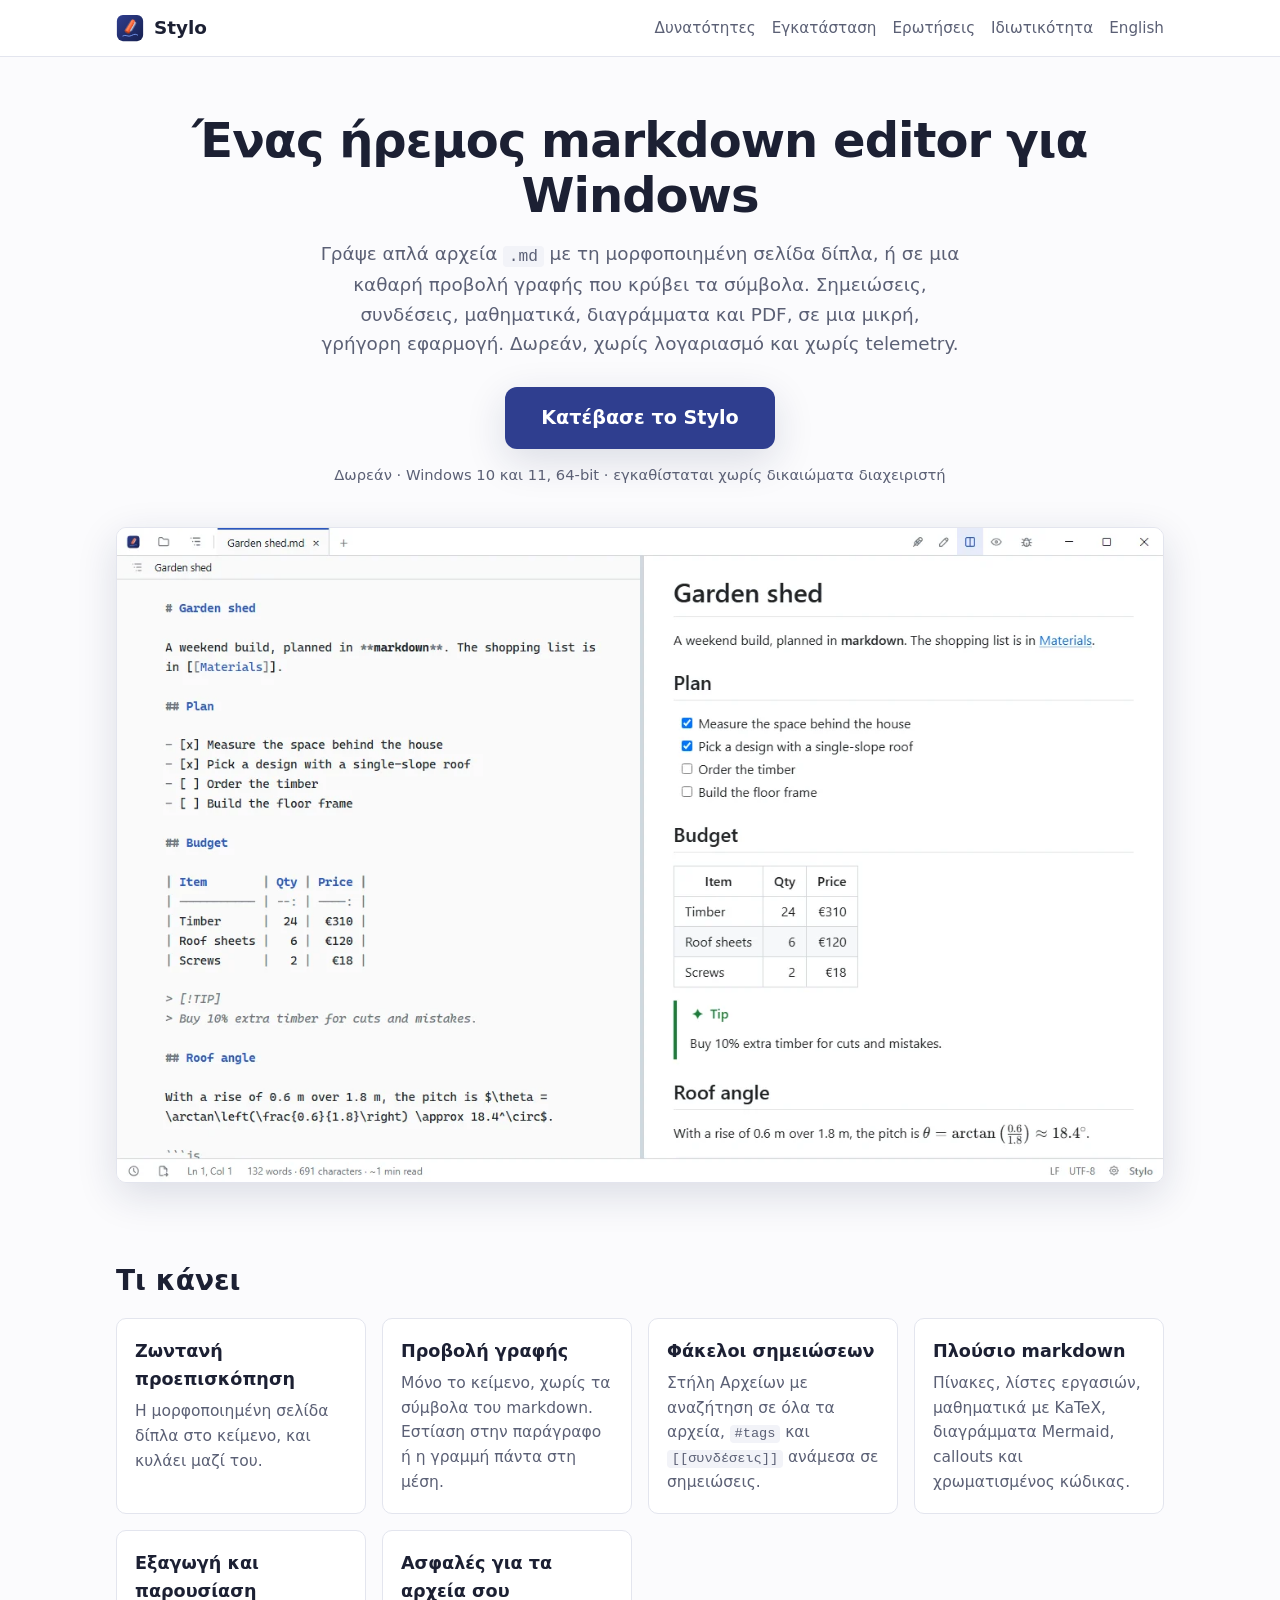
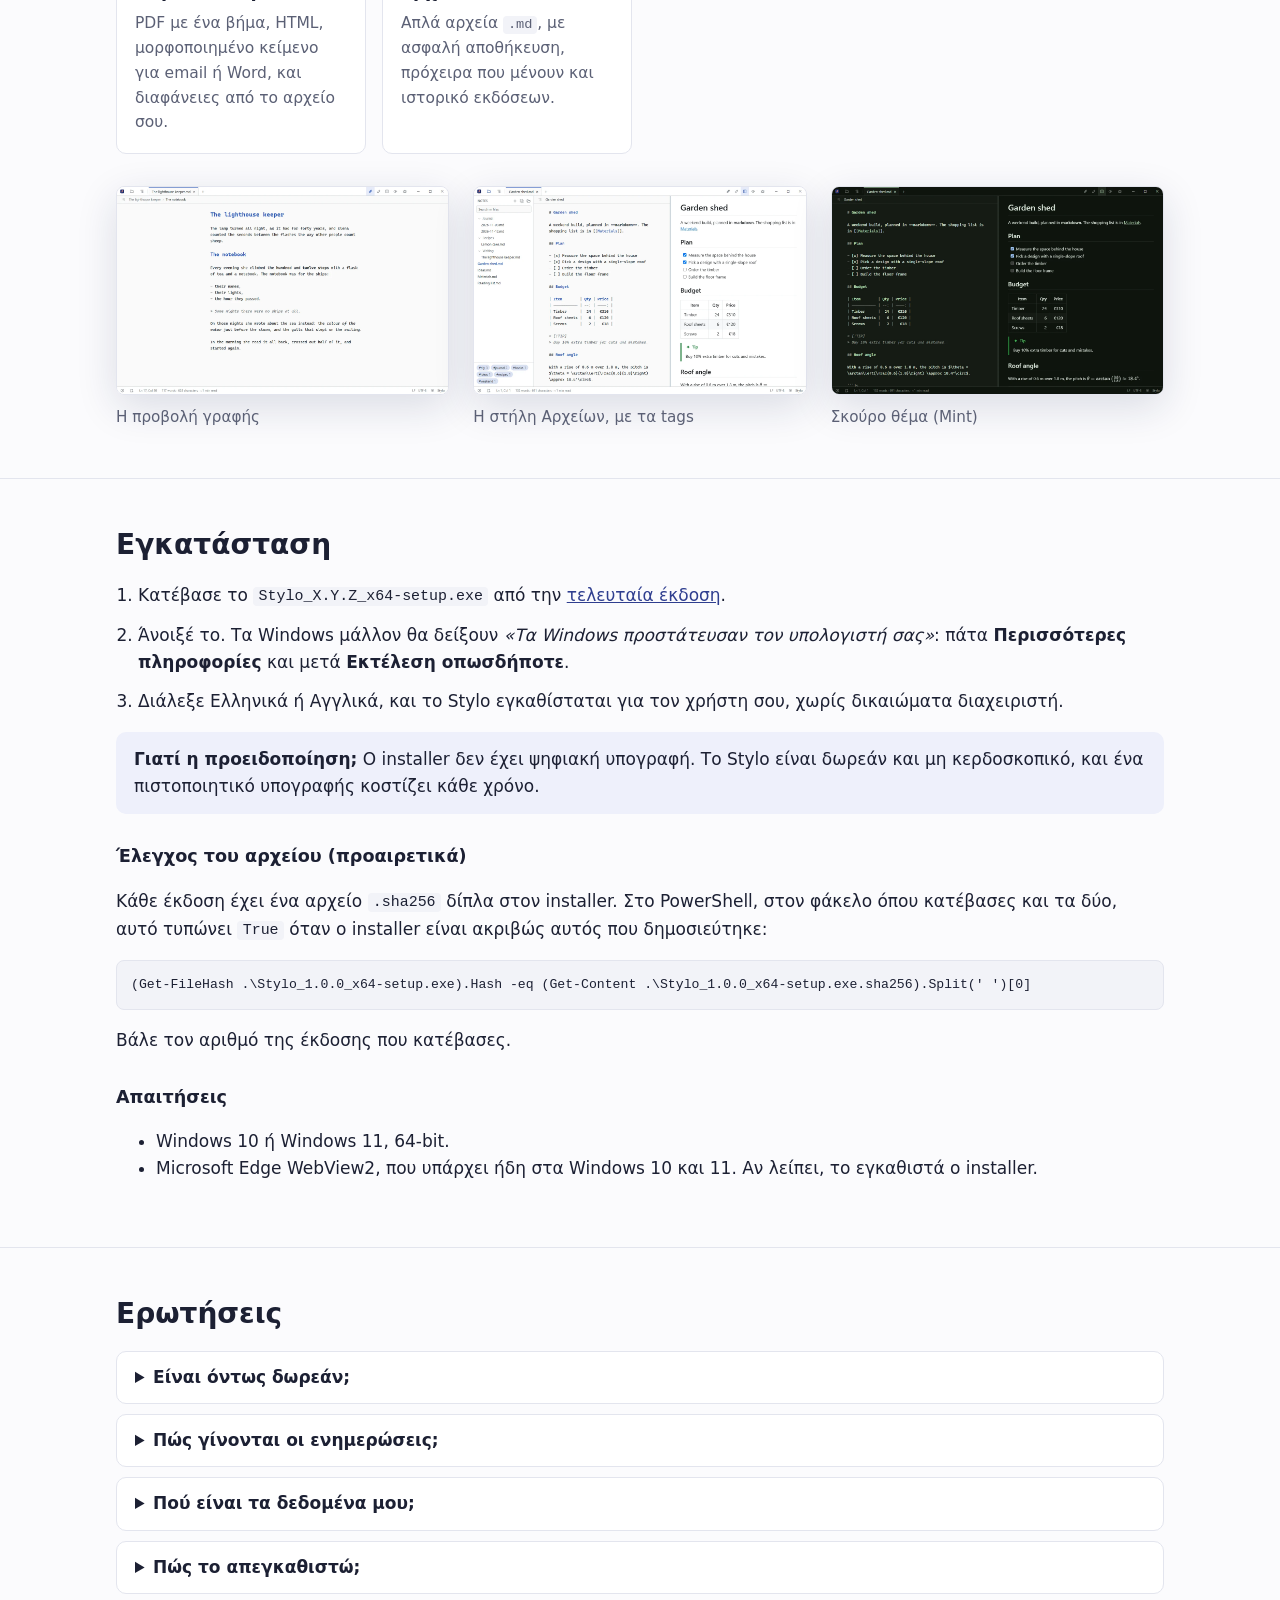
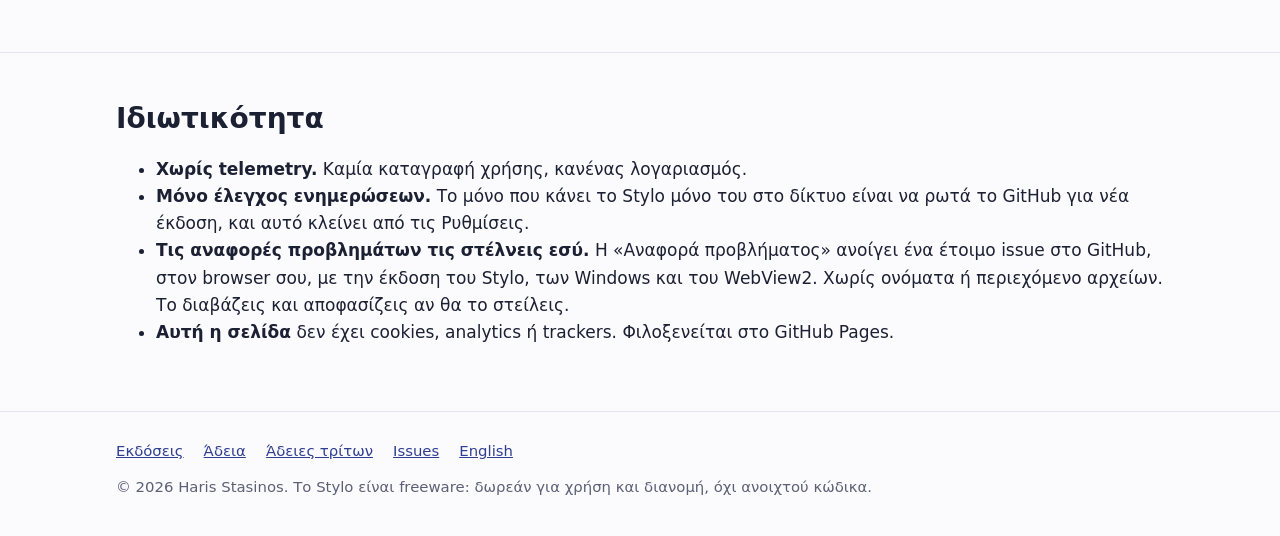
==== docs/el/index.html @ 46e549d0 "Prepare the public repository for Stylo 1.0 - LICENSE: a short freeware licence (closed source; free" ====
<!doctype html>
<html lang="el">
  <head>
    <meta charset="utf-8" />
    <meta name="viewport" content="width=device-width, initial-scale=1" />
    <title>Stylo: δωρεάν markdown editor για Windows</title>
    <meta
      name="description"
      content="Το Stylo είναι ένας δωρεάν, ελαφρύς markdown editor για Windows, με ζωντανή προεπισκόπηση, προβολή γραφής, φακέλους σημειώσεων, μαθηματικά, διαγράμματα και εξαγωγή σε PDF. Χωρίς λογαριασμό, χωρίς telemetry."
    />
    <link rel="icon" href="../icon.svg" type="image/svg+xml" />
    <link rel="alternate" hreflang="en" href="../" />
    <link rel="stylesheet" href="../style.css" />
  </head>
  <body>
    <header class="top">
      <div class="wrap">
        <a class="brand" href="./"><img src="../icon.svg" alt="" width="28" height="28" />Stylo</a>
        <nav aria-label="Ενότητες">
          <a href="#features">Δυνατότητες</a>
          <a href="#install">Εγκατάσταση</a>
          <a href="#faq">Ερωτήσεις</a>
          <a href="#privacy">Ιδιωτικότητα</a>
          <a href="../" hreflang="en" lang="en">English</a>
        </nav>
      </div>
    </header>

    <main>
      <div class="wrap hero">
        <h1>Ένας ήρεμος markdown editor για Windows</h1>
        <p class="lead">
          Γράψε απλά αρχεία <code>.md</code> με τη μορφοποιημένη σελίδα δίπλα, ή σε μια καθαρή προβολή γραφής που κρύβει τα
          σύμβολα. Σημειώσεις, συνδέσεις, μαθηματικά, διαγράμματα και PDF, σε μια μικρή, γρήγορη εφαρμογή. Δωρεάν, χωρίς
          λογαριασμό και χωρίς telemetry.
        </p>
        <a class="download" href="https://github.com/XarhsSta/stylo-releases/releases/latest">Κατέβασε το Stylo</a>
        <p class="download-note">Δωρεάν · Windows 10 και 11, 64-bit · εγκαθίσταται χωρίς δικαιώματα διαχειριστή</p>
        <img
          class="shot"
          src="../images/editor-preview.webp"
          width="1280"
          height="800"
          alt="Το Stylo με μια σημείωση markdown αριστερά και τη μορφοποιημένη προεπισκόπηση δεξιά."
        />
      </div>

      <section id="features">
        <div class="wrap">
          <h2>Τι κάνει</h2>
          <div class="features">
            <div class="feature">
              <h3>Ζωντανή προεπισκόπηση</h3>
              <p>Η μορφοποιημένη σελίδα δίπλα στο κείμενο, και κυλάει μαζί του.</p>
            </div>
            <div class="feature">
              <h3>Προβολή γραφής</h3>
              <p>Μόνο το κείμενο, χωρίς τα σύμβολα του markdown. Εστίαση στην παράγραφο ή η γραμμή πάντα στη μέση.</p>
            </div>
            <div class="feature">
              <h3>Φάκελοι σημειώσεων</h3>
              <p>Στήλη Αρχείων με αναζήτηση σε όλα τα αρχεία, <code>#tags</code> και <code>[[συνδέσεις]]</code> ανάμεσα σε σημειώσεις.</p>
            </div>
            <div class="feature">
              <h3>Πλούσιο markdown</h3>
              <p>Πίνακες, λίστες εργασιών, μαθηματικά με KaTeX, διαγράμματα Mermaid, callouts και χρωματισμένος κώδικας.</p>
            </div>
            <div class="feature">
              <h3>Εξαγωγή και παρουσίαση</h3>
              <p>PDF με ένα βήμα, HTML, μορφοποιημένο κείμενο για email ή Word, και διαφάνειες από το αρχείο σου.</p>
            </div>
            <div class="feature">
              <h3>Ασφαλές για τα αρχεία σου</h3>
              <p>Απλά αρχεία <code>.md</code>, με ασφαλή αποθήκευση, πρόχειρα που μένουν και ιστορικό εκδόσεων.</p>
            </div>
          </div>

          <div class="gallery">
            <figure>
              <a href="../images/writing.webp"
                ><img src="../images/writing.webp" width="1280" height="800" loading="lazy" alt="Η προβολή γραφής."
              /></a>
              <figcaption>Η προβολή γραφής</figcaption>
            </figure>
            <figure>
              <a href="../images/files.webp"
                ><img src="../images/files.webp" width="1280" height="800" loading="lazy" alt="Η στήλη Αρχείων με τα tags."
              /></a>
              <figcaption>Η στήλη Αρχείων, με τα tags</figcaption>
            </figure>
            <figure>
              <a href="../images/dark-theme.webp"
                ><img src="../images/dark-theme.webp" width="1280" height="800" loading="lazy" alt="Το σκούρο θέμα Mint."
              /></a>
              <figcaption>Σκούρο θέμα (Mint)</figcaption>
            </figure>
          </div>
        </div>
      </section>

      <section id="install">
        <div class="wrap">
          <h2>Εγκατάσταση</h2>
          <ol class="steps">
            <li>
              Κατέβασε το <code>Stylo_X.Y.Z_x64-setup.exe</code> από την
              <a href="https://github.com/XarhsSta/stylo-releases/releases/latest">τελευταία έκδοση</a>.
            </li>
            <li>
              Άνοιξέ το. Τα Windows μάλλον θα δείξουν <em>«Τα Windows προστάτευσαν τον υπολογιστή σας»</em>: πάτα
              <strong>Περισσότερες πληροφορίες</strong> και μετά <strong>Εκτέλεση οπωσδήποτε</strong>.
            </li>
            <li>Διάλεξε Ελληνικά ή Αγγλικά, και το Stylo εγκαθίσταται για τον χρήστη σου, χωρίς δικαιώματα διαχειριστή.</li>
          </ol>
          <div class="note">
            <p>
              <strong>Γιατί η προειδοποίηση;</strong> Ο installer δεν έχει ψηφιακή υπογραφή. Το Stylo είναι δωρεάν και μη
              κερδοσκοπικό, και ένα πιστοποιητικό υπογραφής κοστίζει κάθε χρόνο.
            </p>
          </div>

          <h3 style="margin-top: 28px">Έλεγχος του αρχείου (προαιρετικά)</h3>
          <p>
            Κάθε έκδοση έχει ένα αρχείο <code>.sha256</code> δίπλα στον installer. Στο PowerShell, στον φάκελο όπου κατέβασες
            και τα δύο, αυτό τυπώνει <code>True</code> όταν ο installer είναι ακριβώς αυτός που δημοσιεύτηκε:
          </p>
          <pre><code>(Get-FileHash .\Stylo_1.0.0_x64-setup.exe).Hash -eq (Get-Content .\Stylo_1.0.0_x64-setup.exe.sha256).Split(' ')[0]</code></pre>
          <p>Βάλε τον αριθμό της έκδοσης που κατέβασες.</p>

          <h3 style="margin-top: 28px">Απαιτήσεις</h3>
          <ul>
            <li>Windows 10 ή Windows 11, 64-bit.</li>
            <li>Microsoft Edge WebView2, που υπάρχει ήδη στα Windows 10 και 11. Αν λείπει, το εγκαθιστά ο installer.</li>
          </ul>
        </div>
      </section>

      <section id="faq">
        <div class="wrap">
          <h2>Ερωτήσεις</h2>
          <details>
            <summary>Είναι όντως δωρεάν;</summary>
            <p>
              Ναι. Χωρίς διαφημίσεις, χωρίς λογαριασμό, χωρίς πληρωμένη έκδοση. Μπορείς να δώσεις τον installer και σε άλλους,
              αναλλοίωτο και δωρεάν· δεν μπορείς να τον πουλήσεις. Ο κώδικας δεν είναι δημόσιος. Δες την
              <a href="https://github.com/XarhsSta/stylo-releases/blob/main/LICENSE">άδεια</a> (στα αγγλικά).
            </p>
          </details>
          <details>
            <summary>Πώς γίνονται οι ενημερώσεις;</summary>
            <p>
              Όταν ξεκινά, το Stylo ρωτά το GitHub αν υπάρχει νέα έκδοση και προτείνει να την εγκαταστήσει· τίποτα δεν
              εγκαθίσταται χωρίς να συμφωνήσεις. Ο έλεγχος κλείνει από Ρυθμίσεις → Γενικά → «Έλεγχος για νέα έκδοση κατά την
              εκκίνηση».
            </p>
          </details>
          <details>
            <summary>Πού είναι τα δεδομένα μου;</summary>
            <ul>
              <li>Τα κείμενά σου είναι κανονικά αρχεία <code>.md</code>, όπου τα αποθηκεύεις.</li>
              <li>
                Ρυθμίσεις, πρόχειρα και ιστορικό εκδόσεων είναι στο <code>%LOCALAPPDATA%\gr.stylo.app</code>, στον υπολογιστή
                σου.
              </li>
              <li>Τίποτα δεν ανεβαίνει πουθενά.</li>
            </ul>
          </details>
          <details>
            <summary>Πώς το απεγκαθιστώ;</summary>
            <p>
              Ρυθμίσεις των Windows → Εφαρμογές → Εγκατεστημένες εφαρμογές → Stylo → Κατάργηση εγκατάστασης. Ο uninstaller
              ρωτά αν θα σβήσει και τα δεδομένα της εφαρμογής (ρυθμίσεις, πρόχειρα, ιστορικό). Τα αρχεία <code>.md</code> σου
              δεν τα αγγίζει ποτέ.
            </p>
          </details>
        </div>
      </section>

      <section id="privacy">
        <div class="wrap">
          <h2>Ιδιωτικότητα</h2>
          <ul>
            <li><strong>Χωρίς telemetry.</strong> Καμία καταγραφή χρήσης, κανένας λογαριασμός.</li>
            <li>
              <strong>Μόνο έλεγχος ενημερώσεων.</strong> Το μόνο που κάνει το Stylo μόνο του στο δίκτυο είναι να ρωτά το
              GitHub για νέα έκδοση, και αυτό κλείνει από τις Ρυθμίσεις.
            </li>
            <li>
              <strong>Τις αναφορές προβλημάτων τις στέλνεις εσύ.</strong> Η «Αναφορά προβλήματος» ανοίγει ένα έτοιμο issue στο
              GitHub, στον browser σου, με την έκδοση του Stylo, των Windows και του WebView2. Χωρίς ονόματα ή περιεχόμενο
              αρχείων. Το διαβάζεις και αποφασίζεις αν θα το στείλεις.
            </li>
            <li>
              <strong>Αυτή η σελίδα</strong> δεν έχει cookies, analytics ή trackers. Φιλοξενείται στο GitHub Pages.
            </li>
          </ul>
        </div>
      </section>
    </main>

    <footer>
      <div class="wrap">
        <ul>
          <li><a href="https://github.com/XarhsSta/stylo-releases/releases">Εκδόσεις</a></li>
          <li><a href="https://github.com/XarhsSta/stylo-releases/blob/main/LICENSE">Άδεια</a></li>
          <li><a href="https://github.com/XarhsSta/stylo-releases/blob/main/THIRD-PARTY-NOTICES.md">Άδειες τρίτων</a></li>
          <li><a href="https://github.com/XarhsSta/stylo-releases/issues">Issues</a></li>
          <li><a href="../" hreflang="en" lang="en">English</a></li>
        </ul>
        <p>© 2026 Haris Stasinos. Το Stylo είναι freeware: δωρεάν για χρήση και διανομή, όχι ανοιχτού κώδικα.</p>
      </div>
    </footer>
  </body>
</html>
---- docs/style.css ----
/* Stylo's website: one stylesheet, no build step, no web fonts, light and dark from the system. */
:root {
  --bg: #fbfbfd;
  --surface: #ffffff;
  --fg: #1c2033;
  --muted: #5b6075;
  --border: #e3e5ee;
  --accent: #2f3e8f;
  --accent-fg: #ffffff;
  --accent-soft: #eef0fb;
  --code-bg: #f2f3f8;
  --shadow: 0 12px 40px rgba(22, 32, 79, 0.14);
  color-scheme: light;
}
@media (prefers-color-scheme: dark) {
  :root {
    --bg: #11131c;
    --surface: #181b27;
    --fg: #e6e8f2;
    --muted: #a0a5bb;
    --border: #2b2f42;
    --accent: #a9b4ff;
    --accent-fg: #11131c;
    --accent-soft: #23284a;
    --code-bg: #1f2333;
    --shadow: 0 12px 40px rgba(0, 0, 0, 0.45);
    color-scheme: dark;
  }
}

* {
  box-sizing: border-box;
}
html {
  scroll-behavior: smooth;
}
body {
  margin: 0;
  background: var(--bg);
  color: var(--fg);
  font: 17px/1.6 "Segoe UI", system-ui, -apple-system, Roboto, "Helvetica Neue", Arial, sans-serif;
  -webkit-text-size-adjust: 100%;
}
a {
  color: var(--accent);
}
img {
  max-width: 100%;
  height: auto;
  display: block;
}
code,
pre {
  font-family: "Cascadia Mono", Consolas, ui-monospace, monospace;
  font-size: 0.88em;
}
code {
  background: var(--code-bg);
  padding: 0.1em 0.35em;
  border-radius: 4px;
}
pre {
  background: var(--code-bg);
  border: 1px solid var(--border);
  border-radius: 8px;
  padding: 12px 14px;
  overflow-x: auto;
}
pre code {
  background: none;
  padding: 0;
}

.wrap {
  max-width: 1080px;
  margin: 0 auto;
  padding: 0 16px;
}

/* Top bar */
.top {
  border-bottom: 1px solid var(--border);
  background: var(--surface);
}
.top .wrap {
  display: flex;
  align-items: center;
  gap: 16px;
  min-height: 56px;
  flex-wrap: wrap;
}
.brand {
  display: flex;
  align-items: center;
  gap: 10px;
  font-weight: 600;
  font-size: 1.15rem;
  color: var(--fg);
  text-decoration: none;
}
.brand img {
  width: 28px;
  height: 28px;
}
.top nav {
  margin-left: auto;
  display: flex;
  gap: 4px 16px;
  flex-wrap: wrap;
  font-size: 0.95rem;
}
.top nav a {
  color: var(--muted);
  text-decoration: none;
}
.top nav a:hover {
  color: var(--accent);
}

/* Hero */
.hero {
  text-align: center;
  padding-top: 56px;
  padding-bottom: 32px;
}
.hero h1 {
  font-size: clamp(2rem, 5vw, 3rem);
  line-height: 1.15;
  margin: 0 0 16px;
  letter-spacing: -0.02em;
}
.hero p.lead {
  font-size: 1.15rem;
  color: var(--muted);
  max-width: 640px;
  margin: 0 auto 28px;
}
.download {
  display: inline-block;
  background: var(--accent);
  color: var(--accent-fg);
  font-size: 1.2rem;
  font-weight: 600;
  padding: 16px 36px;
  border-radius: 12px;
  text-decoration: none;
  box-shadow: var(--shadow);
}
.download:hover,
.download:focus-visible {
  filter: brightness(1.12);
}
.download-note {
  margin: 14px 0 0;
  font-size: 0.92rem;
  color: var(--muted);
}
.shot {
  margin: 40px auto 0;
  border-radius: 10px;
  border: 1px solid var(--border);
  box-shadow: var(--shadow);
  overflow: hidden;
}

/* Sections */
section {
  padding: 48px 0;
}
section + section {
  border-top: 1px solid var(--border);
}
h2 {
  font-size: 1.75rem;
  line-height: 1.25;
  margin: 0 0 20px;
}
h3 {
  font-size: 1.1rem;
  margin: 0 0 6px;
}
.features {
  display: grid;
  grid-template-columns: repeat(auto-fit, minmax(240px, 1fr));
  gap: 16px;
}
.feature {
  background: var(--surface);
  border: 1px solid var(--border);
  border-radius: 10px;
  padding: 18px;
}
.feature p {
  margin: 0;
  color: var(--muted);
  font-size: 0.97rem;
}
.gallery {
  display: grid;
  grid-template-columns: repeat(auto-fit, minmax(300px, 1fr));
  gap: 24px;
  margin-top: 32px;
}
.gallery figure {
  margin: 0;
}
.gallery a {
  display: block;
  border-radius: 8px;
  border: 1px solid var(--border);
  overflow: hidden;
  box-shadow: var(--shadow);
}
.gallery figcaption {
  margin-top: 10px;
  color: var(--muted);
  font-size: 0.95rem;
}

.steps {
  padding-left: 1.3em;
}
.steps li {
  margin-bottom: 12px;
}
.note {
  background: var(--accent-soft);
  border-radius: 10px;
  padding: 14px 18px;
}
.note p {
  margin: 0;
}

details {
  border: 1px solid var(--border);
  background: var(--surface);
  border-radius: 10px;
  padding: 12px 18px;
  margin-bottom: 10px;
}
summary {
  cursor: pointer;
  font-weight: 600;
}
details p,
details ul {
  margin: 10px 0 0;
  color: var(--muted);
}

footer {
  border-top: 1px solid var(--border);
  padding: 28px 0 40px;
  color: var(--muted);
  font-size: 0.93rem;
}
footer ul {
  list-style: none;
  padding: 0;
  margin: 0 0 12px;
  display: flex;
  flex-wrap: wrap;
  gap: 6px 20px;
}
footer p {
  margin: 0;
}

@media (max-width: 560px) {
  body {
    font-size: 16px;
  }
  .hero {
    padding-top: 36px;
  }
  .download {
    display: block;
  }
  section {
    padding: 36px 0;
  }
}
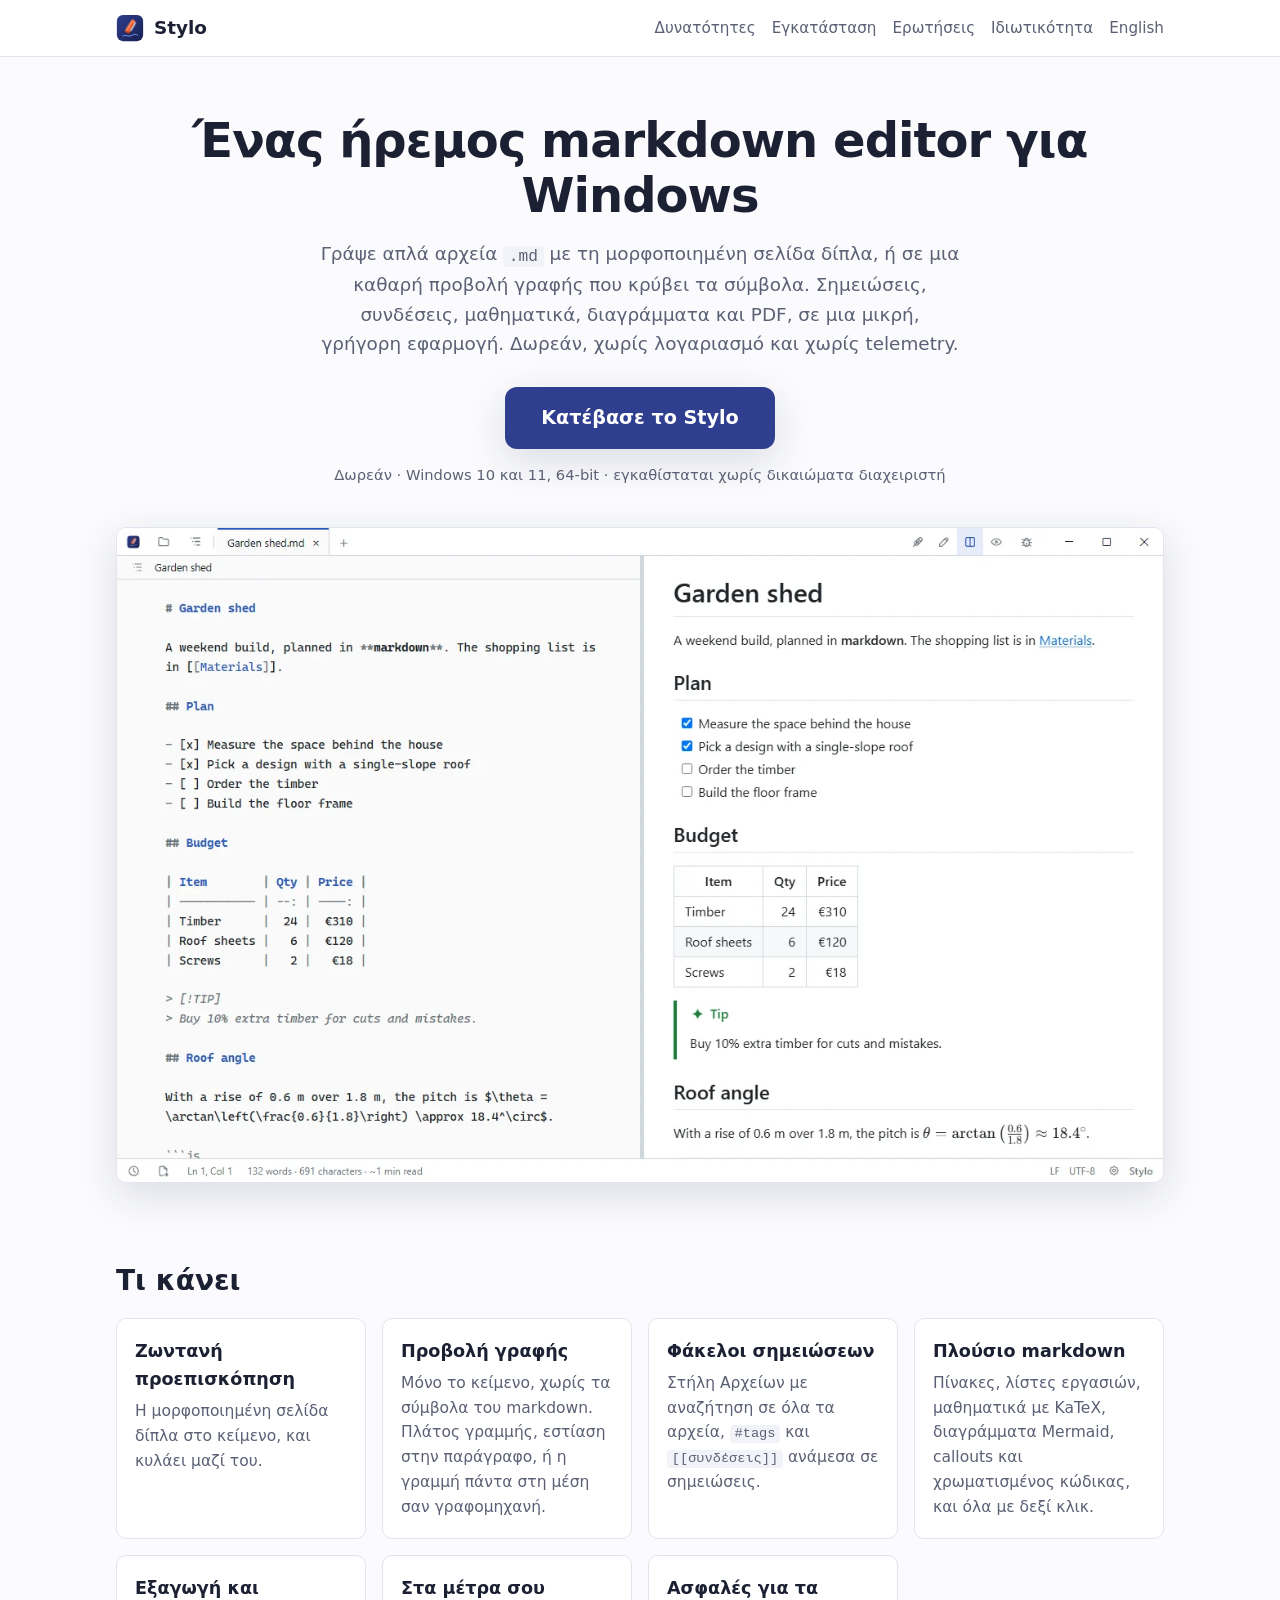
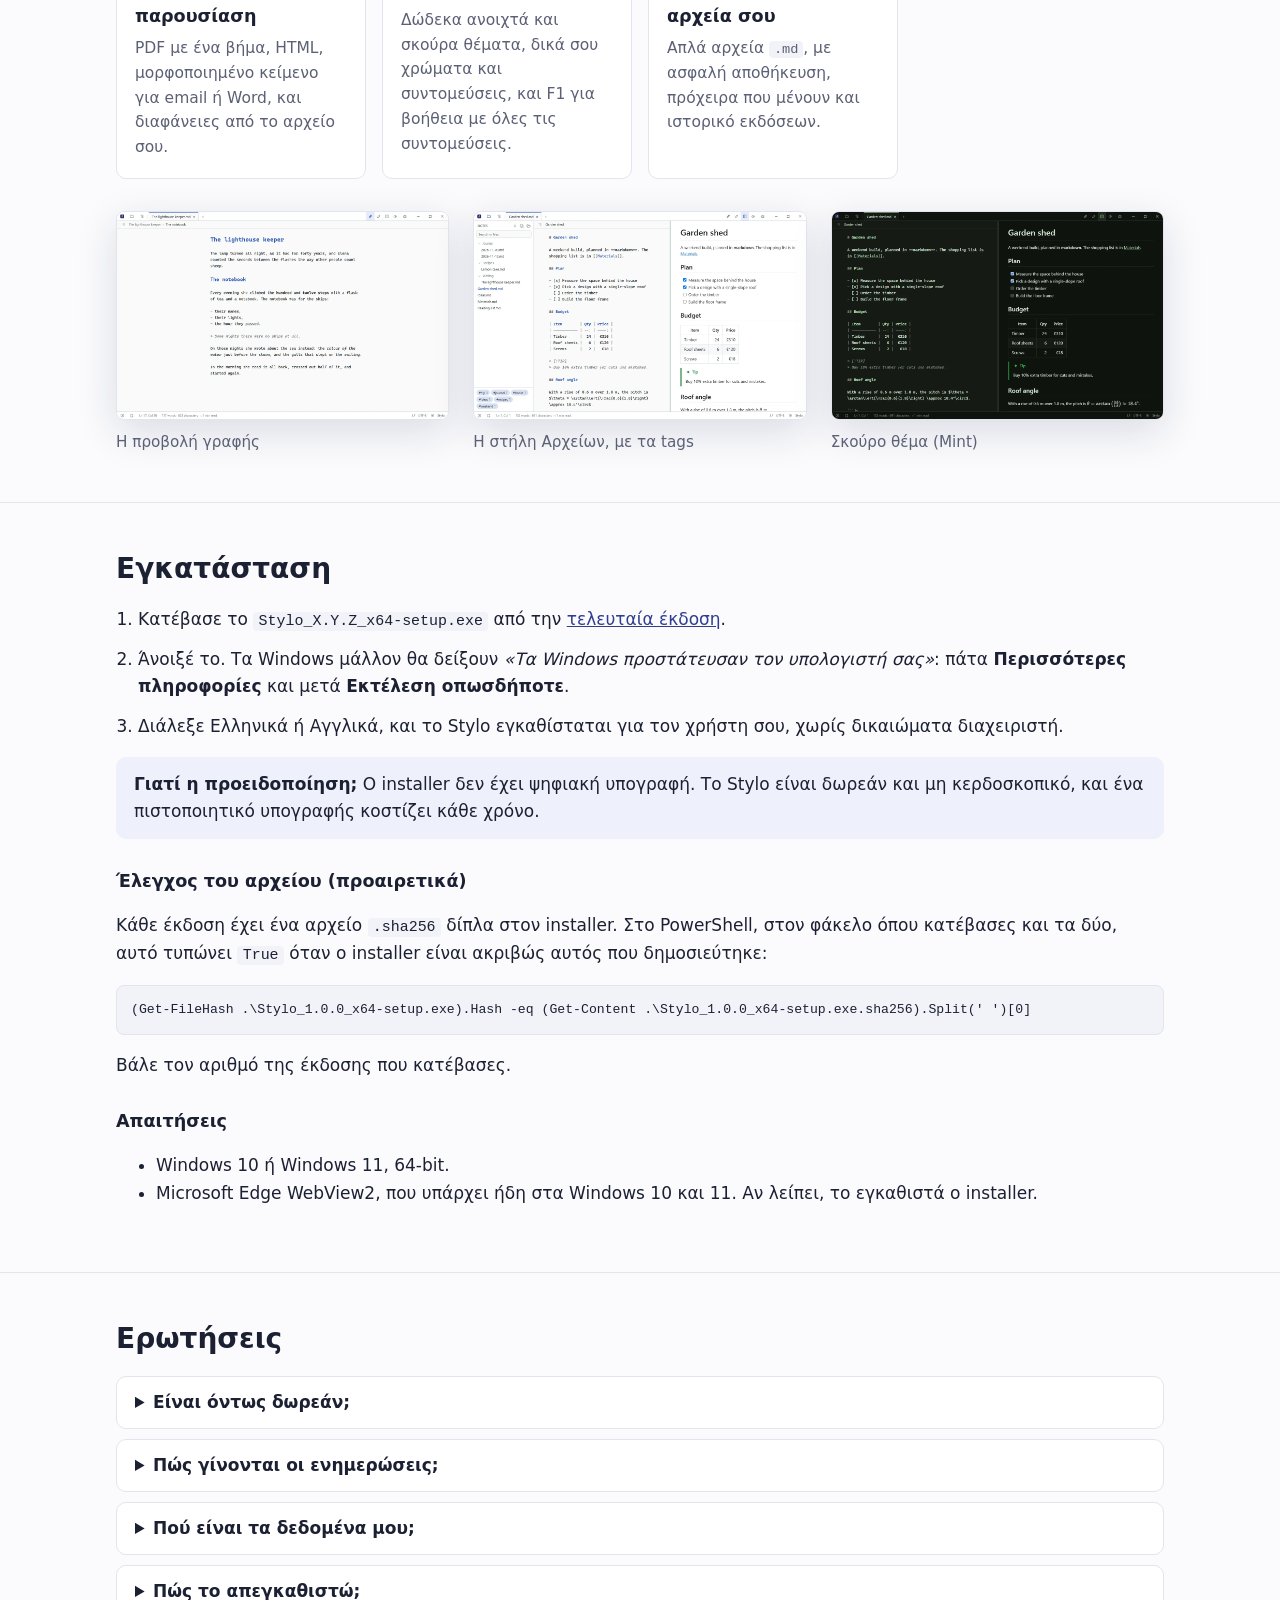
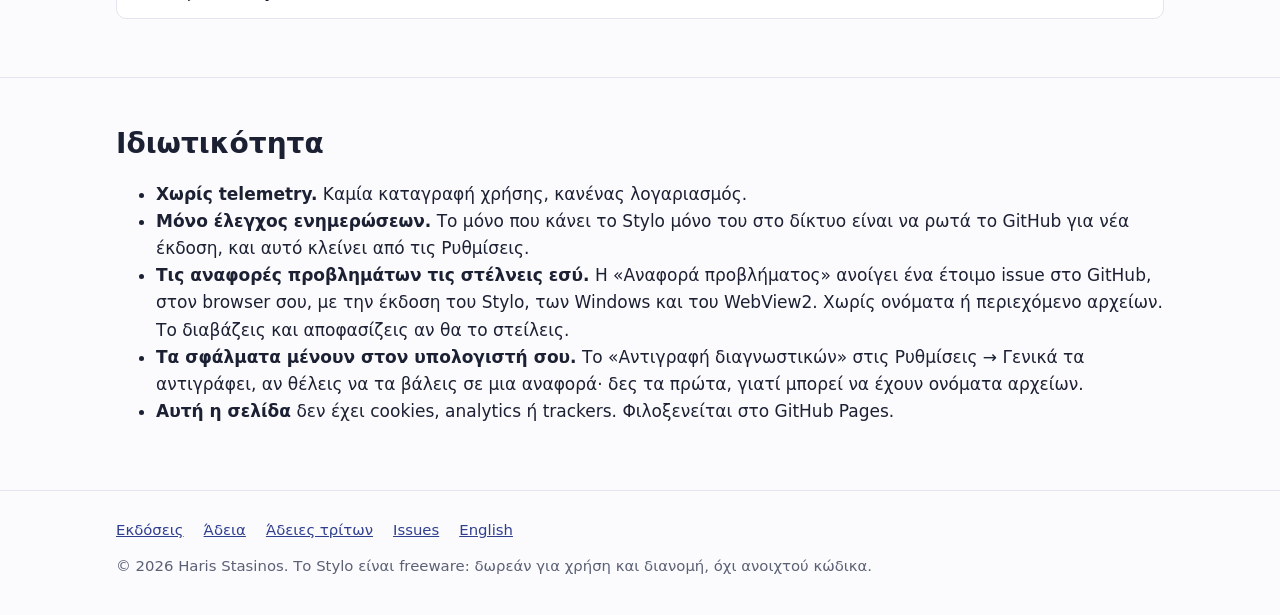
==== commit 5d7fa31c: "Take the screenshots and notices from app-polish, the tip of the 1.0 stack - Screenshots retaken fro" ====
--- a/docs/el/index.html
+++ b/docs/el/index.html
@@ -55,7 +55,7 @@
             </div>
             <div class="feature">
               <h3>Προβολή γραφής</h3>
-              <p>Μόνο το κείμενο, χωρίς τα σύμβολα του markdown. Εστίαση στην παράγραφο ή η γραμμή πάντα στη μέση.</p>
+              <p>Μόνο το κείμενο, χωρίς τα σύμβολα του markdown. Πλάτος γραμμής, εστίαση στην παράγραφο, ή η γραμμή πάντα στη μέση σαν γραφομηχανή.</p>
             </div>
             <div class="feature">
               <h3>Φάκελοι σημειώσεων</h3>
@@ -63,11 +63,15 @@
             </div>
             <div class="feature">
               <h3>Πλούσιο markdown</h3>
-              <p>Πίνακες, λίστες εργασιών, μαθηματικά με KaTeX, διαγράμματα Mermaid, callouts και χρωματισμένος κώδικας.</p>
+              <p>Πίνακες, λίστες εργασιών, μαθηματικά με KaTeX, διαγράμματα Mermaid, callouts και χρωματισμένος κώδικας, και όλα με δεξί κλικ.</p>
             </div>
             <div class="feature">
               <h3>Εξαγωγή και παρουσίαση</h3>
               <p>PDF με ένα βήμα, HTML, μορφοποιημένο κείμενο για email ή Word, και διαφάνειες από το αρχείο σου.</p>
+            </div>
+            <div class="feature">
+              <h3>Στα μέτρα σου</h3>
+              <p>Δώδεκα ανοιχτά και σκούρα θέματα, δικά σου χρώματα και συντομεύσεις, και F1 για βοήθεια με όλες τις συντομεύσεις.</p>
             </div>
             <div class="feature">
               <h3>Ασφαλές για τα αρχεία σου</h3>
@@ -159,8 +163,8 @@
             <ul>
               <li>Τα κείμενά σου είναι κανονικά αρχεία <code>.md</code>, όπου τα αποθηκεύεις.</li>
               <li>
-                Ρυθμίσεις, πρόχειρα και ιστορικό εκδόσεων είναι στο <code>%LOCALAPPDATA%\gr.stylo.app</code>, στον υπολογιστή
-                σου.
+                Ρυθμίσεις, πρόχειρα, ιστορικό εκδόσεων και ένα μικρό αρχείο σφαλμάτων είναι στο
+                <code>%LOCALAPPDATA%\gr.stylo.app</code>, στον υπολογιστή σου.
               </li>
               <li>Τίποτα δεν ανεβαίνει πουθενά.</li>
             </ul>
@@ -189,6 +193,10 @@
               <strong>Τις αναφορές προβλημάτων τις στέλνεις εσύ.</strong> Η «Αναφορά προβλήματος» ανοίγει ένα έτοιμο issue στο
               GitHub, στον browser σου, με την έκδοση του Stylo, των Windows και του WebView2. Χωρίς ονόματα ή περιεχόμενο
               αρχείων. Το διαβάζεις και αποφασίζεις αν θα το στείλεις.
+            </li>
+            <li>
+              <strong>Τα σφάλματα μένουν στον υπολογιστή σου.</strong> Το «Αντιγραφή διαγνωστικών» στις Ρυθμίσεις → Γενικά τα
+              αντιγράφει, αν θέλεις να τα βάλεις σε μια αναφορά· δες τα πρώτα, γιατί μπορεί να έχουν ονόματα αρχείων.
             </li>
             <li>
               <strong>Αυτή η σελίδα</strong> δεν έχει cookies, analytics ή trackers. Φιλοξενείται στο GitHub Pages.
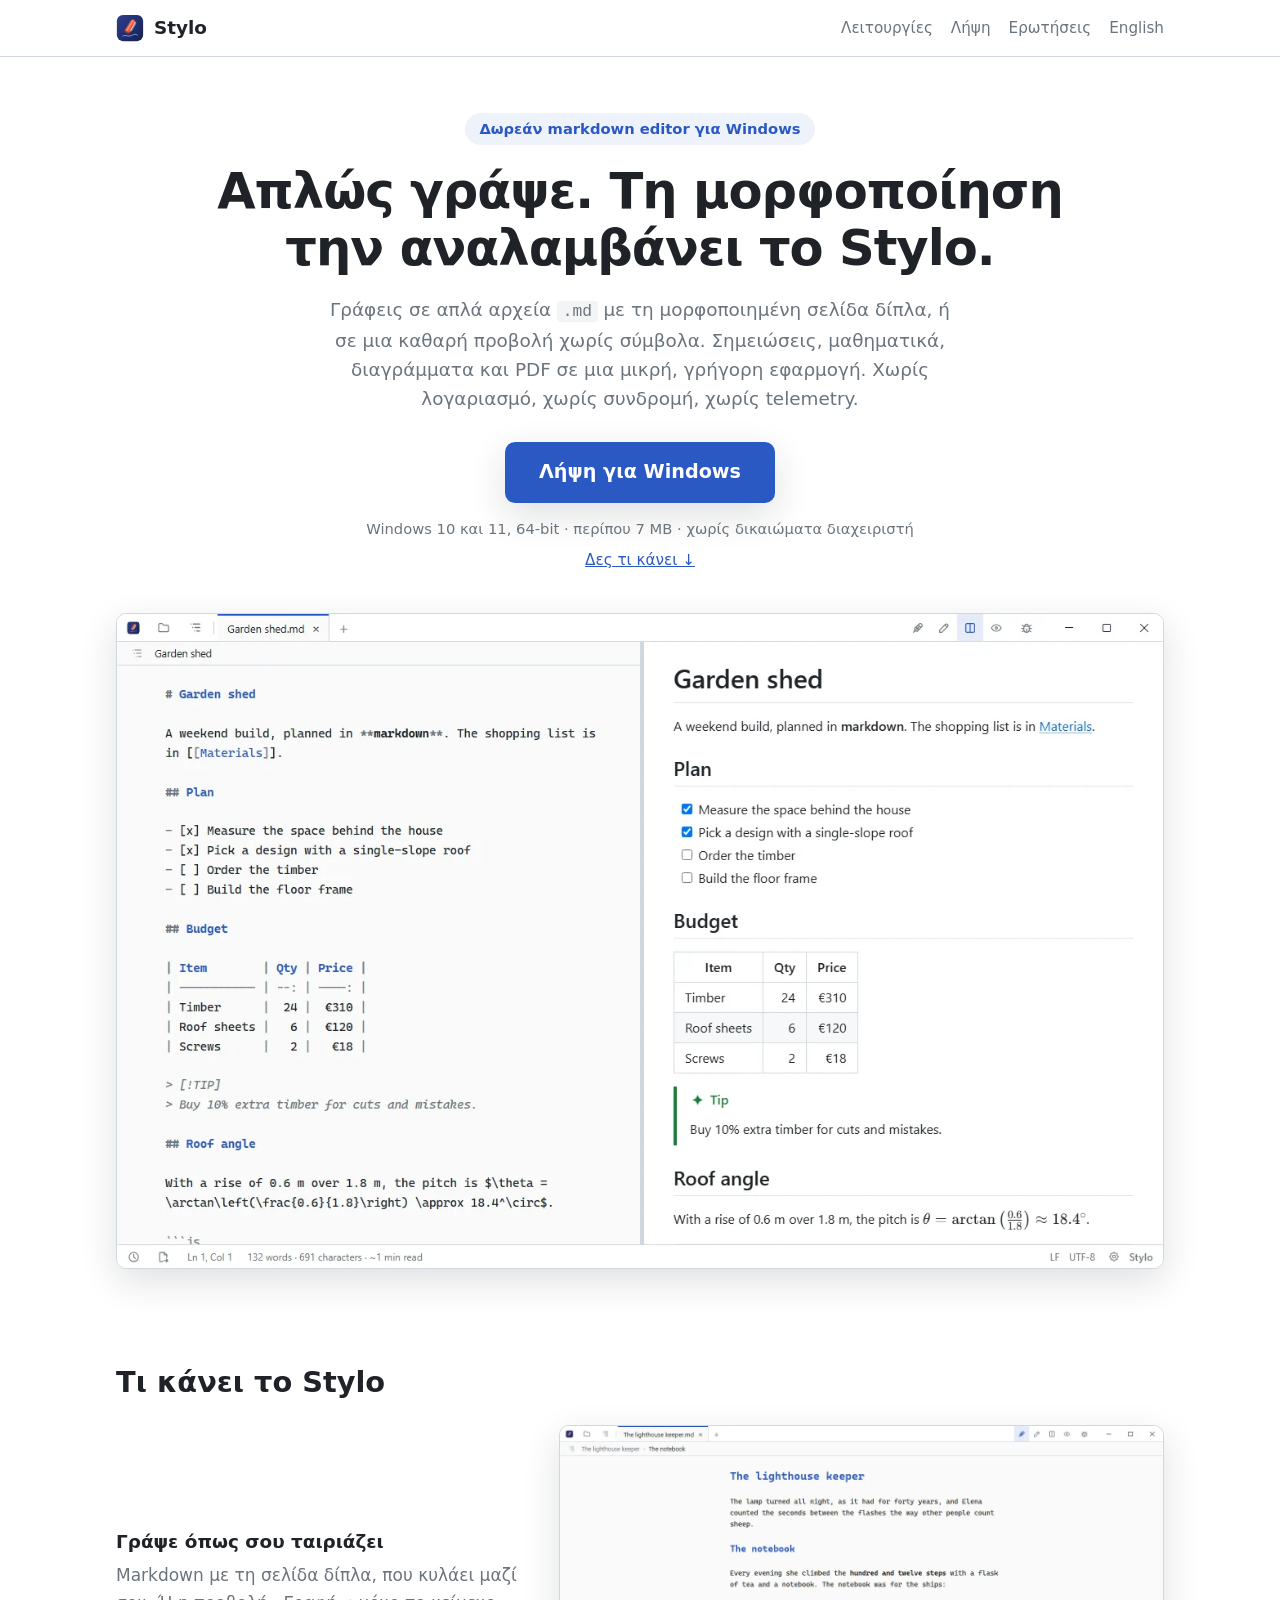
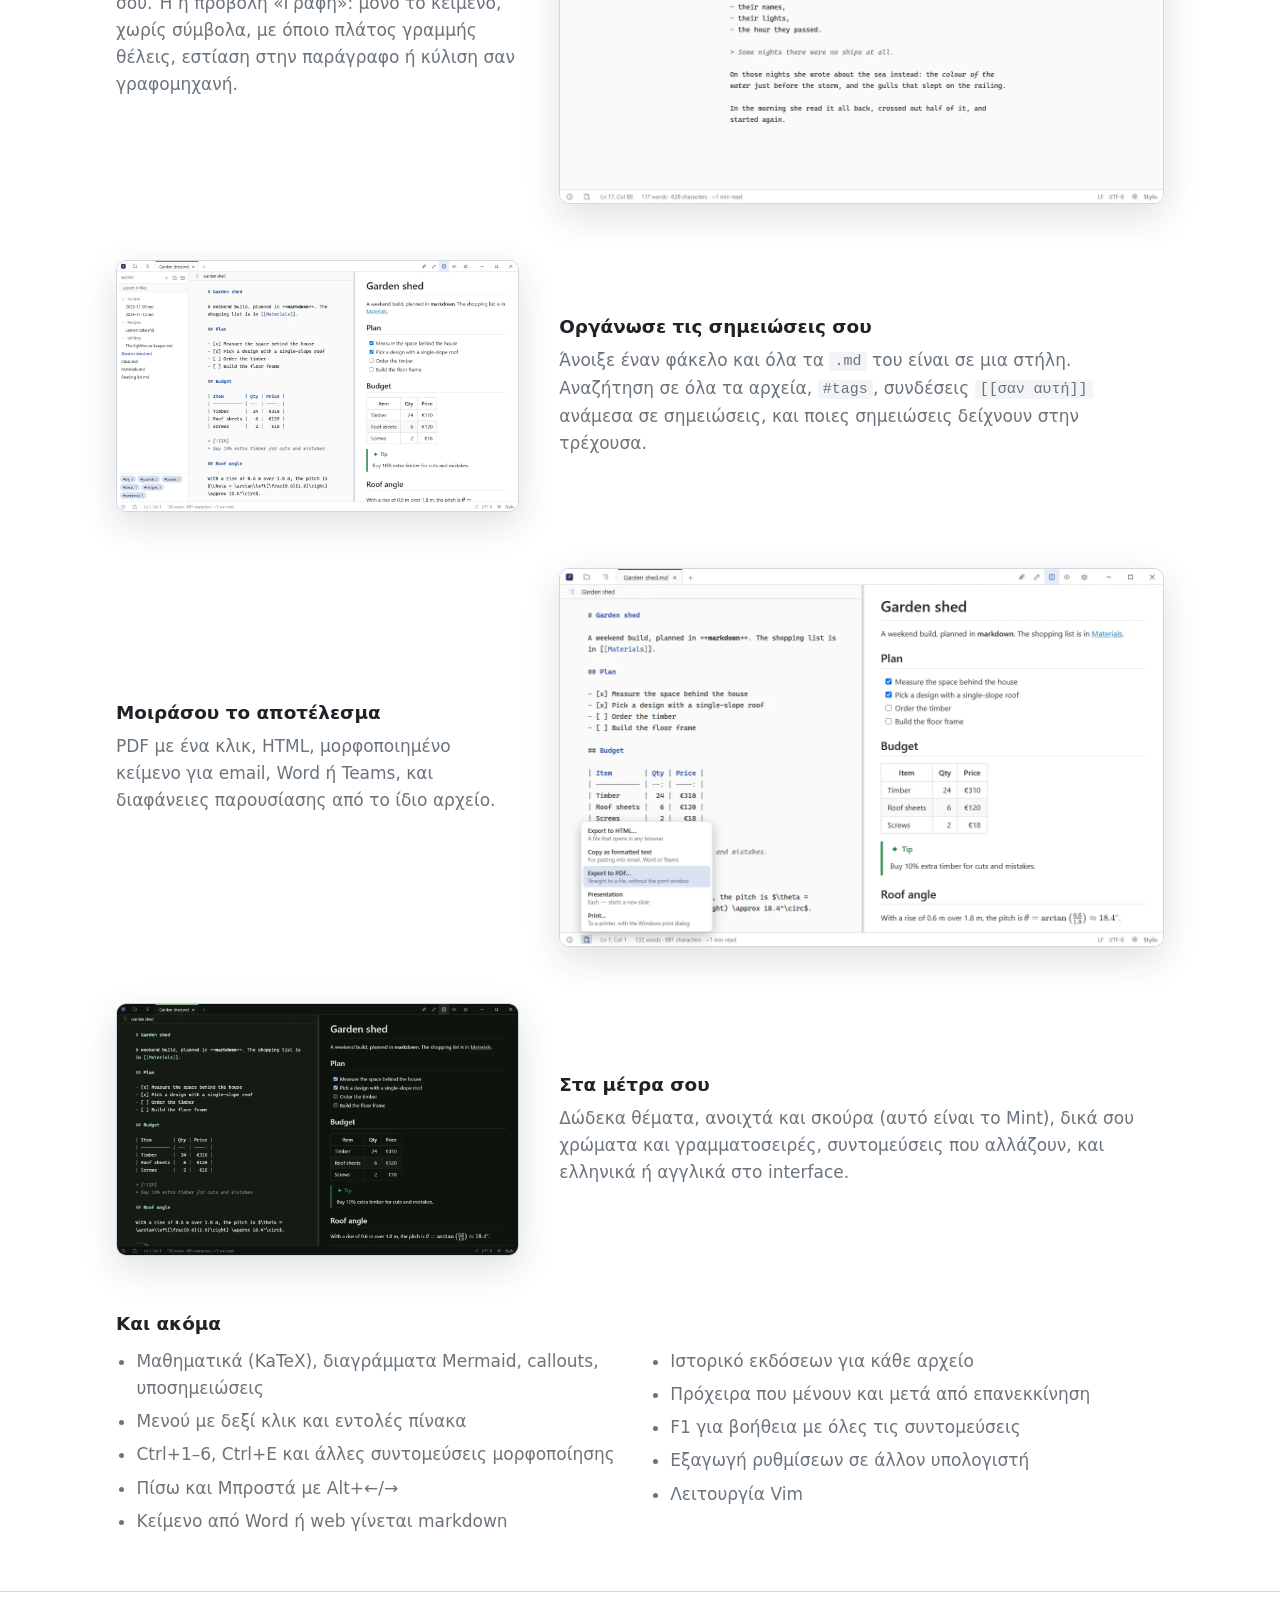
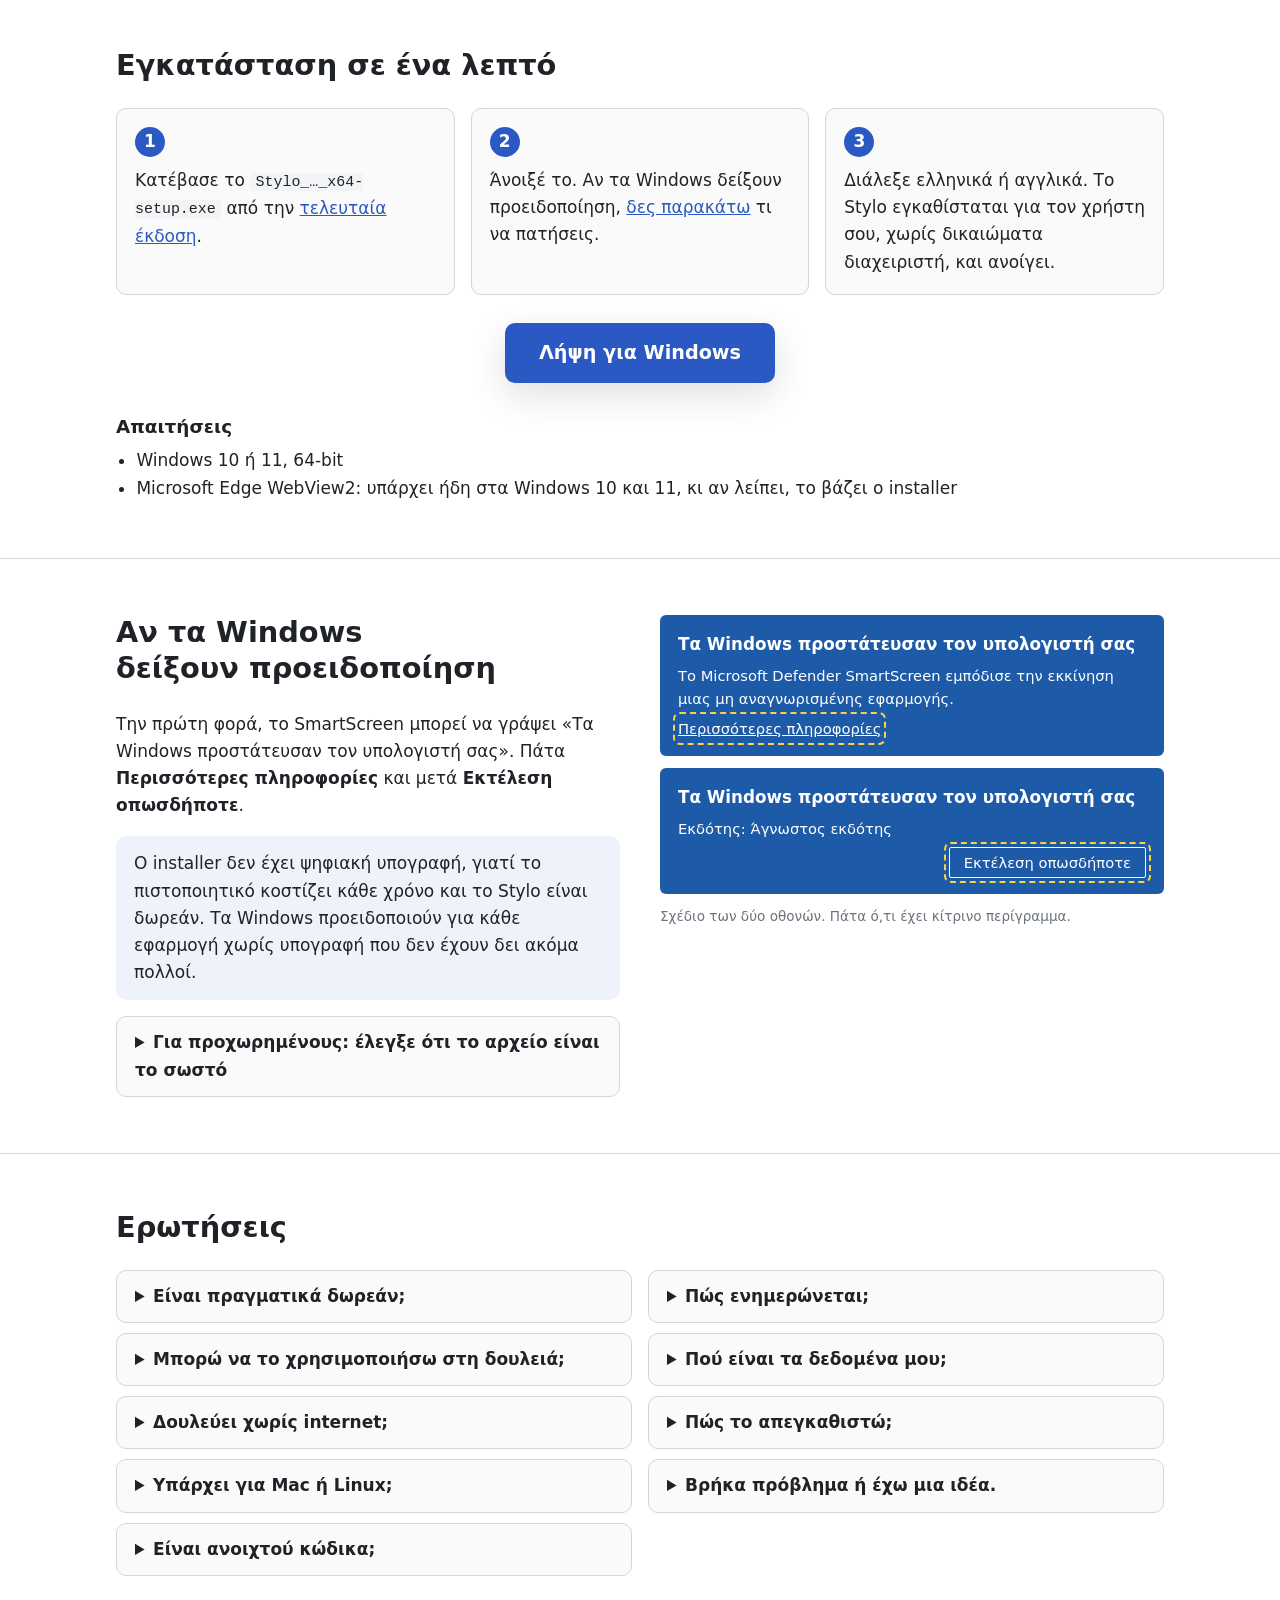
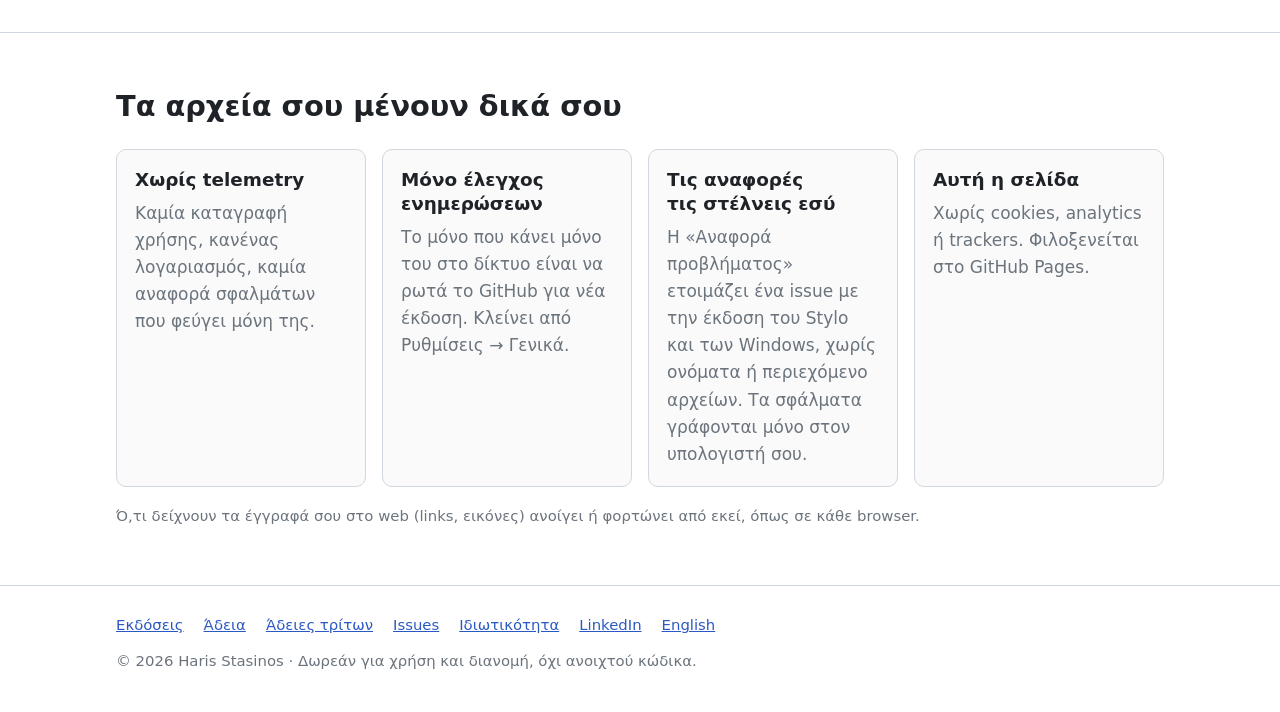
==== commit fd1bc5e8: "Redesign the site: new title, Stylo's default theme, features with screenshots - Title: "Just write." ====
--- a/docs/el/index.html
+++ b/docs/el/index.html
@@ -6,10 +6,27 @@
     <title>Stylo: δωρεάν markdown editor για Windows</title>
     <meta
       name="description"
-      content="Το Stylo είναι ένας δωρεάν, ελαφρύς markdown editor για Windows, με ζωντανή προεπισκόπηση, προβολή γραφής, φακέλους σημειώσεων, μαθηματικά, διαγράμματα και εξαγωγή σε PDF. Χωρίς λογαριασμό, χωρίς telemetry."
+      content="Δωρεάν markdown editor για Windows, με ζωντανή προεπισκόπηση, προβολή γραφής, σημειώσεις και PDF. Χωρίς λογαριασμό, χωρίς telemetry."
     />
+    <link rel="canonical" href="https://xarhssta.github.io/stylo-releases/el/" />
+    <link rel="alternate" hreflang="en" href="https://xarhssta.github.io/stylo-releases/" />
+    <link rel="alternate" hreflang="el" href="https://xarhssta.github.io/stylo-releases/el/" />
+    <meta property="og:type" content="website" />
+    <meta property="og:site_name" content="Stylo" />
+    <meta property="og:url" content="https://xarhssta.github.io/stylo-releases/el/" />
+    <meta property="og:title" content="Stylo: απλώς γράψε. Τη μορφοποίηση την αναλαμβάνει το Stylo." />
+    <meta
+      property="og:description"
+      content="Δωρεάν markdown editor για Windows, με ζωντανή προεπισκόπηση, προβολή γραφής, σημειώσεις και PDF. Χωρίς λογαριασμό, χωρίς telemetry."
+    />
+    <meta property="og:image" content="https://xarhssta.github.io/stylo-releases/images/og-el.jpg" />
+    <meta property="og:image:width" content="1200" />
+    <meta property="og:image:height" content="630" />
+    <meta property="og:image:alt" content="Το Stylo, δωρεάν markdown editor για Windows, με μια σημείωση και την προεπισκόπησή της." />
+    <meta property="og:locale" content="el_GR" />
+    <meta property="og:locale:alternate" content="en_GB" />
+    <meta name="twitter:card" content="summary_large_image" />
     <link rel="icon" href="../icon.svg" type="image/svg+xml" />
-    <link rel="alternate" hreflang="en" href="../" />
     <link rel="stylesheet" href="../style.css" />
   </head>
   <body>
@@ -17,10 +34,9 @@
       <div class="wrap">
         <a class="brand" href="./"><img src="../icon.svg" alt="" width="28" height="28" />Stylo</a>
         <nav aria-label="Ενότητες">
-          <a href="#features">Δυνατότητες</a>
-          <a href="#install">Εγκατάσταση</a>
+          <a href="#features">Λειτουργίες</a>
+          <a href="#download">Λήψη</a>
           <a href="#faq">Ερωτήσεις</a>
-          <a href="#privacy">Ιδιωτικότητα</a>
           <a href="../" hreflang="en" lang="en">English</a>
         </nav>
       </div>
@@ -28,180 +44,281 @@
 
     <main>
       <div class="wrap hero">
-        <h1>Ένας ήρεμος markdown editor για Windows</h1>
+        <span class="eyebrow">Δωρεάν markdown editor για Windows</span>
+        <h1>Απλώς γράψε. Τη μορφοποίηση την αναλαμβάνει το Stylo.</h1>
         <p class="lead">
-          Γράψε απλά αρχεία <code>.md</code> με τη μορφοποιημένη σελίδα δίπλα, ή σε μια καθαρή προβολή γραφής που κρύβει τα
-          σύμβολα. Σημειώσεις, συνδέσεις, μαθηματικά, διαγράμματα και PDF, σε μια μικρή, γρήγορη εφαρμογή. Δωρεάν, χωρίς
-          λογαριασμό και χωρίς telemetry.
+          Γράφεις σε απλά αρχεία <code>.md</code> με τη μορφοποιημένη σελίδα δίπλα, ή σε μια καθαρή προβολή χωρίς σύμβολα.
+          Σημειώσεις, μαθηματικά, διαγράμματα και PDF σε μια μικρή, γρήγορη εφαρμογή. Χωρίς λογαριασμό, χωρίς συνδρομή, χωρίς
+          telemetry.
         </p>
-        <a class="download" href="https://github.com/XarhsSta/stylo-releases/releases/latest">Κατέβασε το Stylo</a>
-        <p class="download-note">Δωρεάν · Windows 10 και 11, 64-bit · εγκαθίσταται χωρίς δικαιώματα διαχειριστή</p>
-        <img
-          class="shot"
-          src="../images/editor-preview.webp"
-          width="1280"
-          height="800"
-          alt="Το Stylo με μια σημείωση markdown αριστερά και τη μορφοποιημένη προεπισκόπηση δεξιά."
-        />
+        <a class="download" href="https://github.com/XarhsSta/stylo-releases/releases/latest">Λήψη για Windows</a>
+        <p class="download-note">Windows 10 και 11, 64-bit · περίπου 7 MB · χωρίς δικαιώματα διαχειριστή</p>
+        <a class="more" href="#features">Δες τι κάνει ↓</a>
+        <picture>
+          <source srcset="../images/editor-preview-dark.webp" media="(prefers-color-scheme: dark)" />
+          <img
+            class="shot"
+            src="../images/editor-preview.webp"
+            width="1280"
+            height="800"
+            alt="Το Stylo με μια σημείωση markdown αριστερά και τη μορφοποιημένη σελίδα δεξιά, με λίστα εργασιών, πίνακα και τύπο."
+          />
+        </picture>
       </div>
 
       <section id="features">
         <div class="wrap">
-          <h2>Τι κάνει</h2>
-          <div class="features">
-            <div class="feature">
-              <h3>Ζωντανή προεπισκόπηση</h3>
-              <p>Η μορφοποιημένη σελίδα δίπλα στο κείμενο, και κυλάει μαζί του.</p>
-            </div>
-            <div class="feature">
-              <h3>Προβολή γραφής</h3>
-              <p>Μόνο το κείμενο, χωρίς τα σύμβολα του markdown. Πλάτος γραμμής, εστίαση στην παράγραφο, ή η γραμμή πάντα στη μέση σαν γραφομηχανή.</p>
-            </div>
-            <div class="feature">
-              <h3>Φάκελοι σημειώσεων</h3>
-              <p>Στήλη Αρχείων με αναζήτηση σε όλα τα αρχεία, <code>#tags</code> και <code>[[συνδέσεις]]</code> ανάμεσα σε σημειώσεις.</p>
-            </div>
-            <div class="feature">
-              <h3>Πλούσιο markdown</h3>
-              <p>Πίνακες, λίστες εργασιών, μαθηματικά με KaTeX, διαγράμματα Mermaid, callouts και χρωματισμένος κώδικας, και όλα με δεξί κλικ.</p>
-            </div>
-            <div class="feature">
-              <h3>Εξαγωγή και παρουσίαση</h3>
-              <p>PDF με ένα βήμα, HTML, μορφοποιημένο κείμενο για email ή Word, και διαφάνειες από το αρχείο σου.</p>
-            </div>
-            <div class="feature">
+          <h2>Τι κάνει το Stylo</h2>
+
+          <article class="feature">
+            <div class="feature-text">
+              <h3>Γράψε όπως σου ταιριάζει</h3>
+              <p>
+                Markdown με τη σελίδα δίπλα, που κυλάει μαζί σου. Ή η προβολή «Γραφή»: μόνο το κείμενο, χωρίς σύμβολα, με όποιο
+                πλάτος γραμμής θέλεις, εστίαση στην παράγραφο ή κύλιση σαν γραφομηχανή.
+              </p>
+            </div>
+            <a class="shot" href="../images/writing.webp"
+              ><img
+                src="../images/writing.webp"
+                width="1280"
+                height="800"
+                loading="lazy"
+                alt="Η προβολή «Γραφή»: ένα διήγημα με επικεφαλίδες, έντονα και λίστα, χωρίς σύμβολα markdown."
+            /></a>
+          </article>
+
+          <article class="feature">
+            <div class="feature-text">
+              <h3>Οργάνωσε τις σημειώσεις σου</h3>
+              <p>
+                Άνοιξε έναν φάκελο και όλα τα <code>.md</code> του είναι σε μια στήλη. Αναζήτηση σε όλα τα αρχεία,
+                <code>#tags</code>, συνδέσεις <code>[[σαν αυτή]]</code> ανάμεσα σε σημειώσεις, και ποιες σημειώσεις δείχνουν στην
+                τρέχουσα.
+              </p>
+            </div>
+            <a class="shot" href="../images/files.webp"
+              ><img
+                src="../images/files.webp"
+                width="1280"
+                height="800"
+                loading="lazy"
+                alt="Η στήλη Αρχείων: ένας φάκελος σημειώσεων σε δέντρο, με τα tags από κάτω, δίπλα στον editor και την προεπισκόπηση."
+            /></a>
+          </article>
+
+          <article class="feature">
+            <div class="feature-text">
+              <h3>Μοιράσου το αποτέλεσμα</h3>
+              <p>
+                PDF με ένα κλικ, HTML, μορφοποιημένο κείμενο για email, Word ή Teams, και διαφάνειες παρουσίασης από το ίδιο
+                αρχείο.
+              </p>
+            </div>
+            <a class="shot" href="../images/export.webp"
+              ><img
+                src="../images/export.webp"
+                width="1280"
+                height="800"
+                loading="lazy"
+                alt="Το μενού εξαγωγής πάνω από ένα έγγραφο: HTML, μορφοποιημένο κείμενο, PDF, παρουσίαση και εκτύπωση."
+            /></a>
+          </article>
+
+          <article class="feature">
+            <div class="feature-text">
               <h3>Στα μέτρα σου</h3>
-              <p>Δώδεκα ανοιχτά και σκούρα θέματα, δικά σου χρώματα και συντομεύσεις, και F1 για βοήθεια με όλες τις συντομεύσεις.</p>
-            </div>
-            <div class="feature">
-              <h3>Ασφαλές για τα αρχεία σου</h3>
-              <p>Απλά αρχεία <code>.md</code>, με ασφαλή αποθήκευση, πρόχειρα που μένουν και ιστορικό εκδόσεων.</p>
-            </div>
-          </div>
-
-          <div class="gallery">
-            <figure>
-              <a href="../images/writing.webp"
-                ><img src="../images/writing.webp" width="1280" height="800" loading="lazy" alt="Η προβολή γραφής."
-              /></a>
-              <figcaption>Η προβολή γραφής</figcaption>
-            </figure>
-            <figure>
-              <a href="../images/files.webp"
-                ><img src="../images/files.webp" width="1280" height="800" loading="lazy" alt="Η στήλη Αρχείων με τα tags."
-              /></a>
-              <figcaption>Η στήλη Αρχείων, με τα tags</figcaption>
-            </figure>
-            <figure>
-              <a href="../images/dark-theme.webp"
-                ><img src="../images/dark-theme.webp" width="1280" height="800" loading="lazy" alt="Το σκούρο θέμα Mint."
-              /></a>
-              <figcaption>Σκούρο θέμα (Mint)</figcaption>
-            </figure>
-          </div>
-        </div>
-      </section>
-
-      <section id="install">
+              <p>
+                Δώδεκα θέματα, ανοιχτά και σκούρα (αυτό είναι το Mint), δικά σου χρώματα και γραμματοσειρές, συντομεύσεις που
+                αλλάζουν, και ελληνικά ή αγγλικά στο interface.
+              </p>
+            </div>
+            <a class="shot" href="../images/dark-theme.webp"
+              ><img
+                src="../images/dark-theme.webp"
+                width="1280"
+                height="800"
+                loading="lazy"
+                alt="Το Stylo στο σκούρο θέμα Mint, με τον editor και την προεπισκόπηση."
+            /></a>
+          </article>
+
+          <div class="also">
+            <h3>Και ακόμα</h3>
+            <ul>
+              <li>Μαθηματικά (KaTeX), διαγράμματα Mermaid, callouts, υποσημειώσεις</li>
+              <li>Μενού με δεξί κλικ και εντολές πίνακα</li>
+              <li>Ctrl+1–6, Ctrl+E και άλλες συντομεύσεις μορφοποίησης</li>
+              <li>Πίσω και Μπροστά με Alt+←/→</li>
+              <li>Κείμενο από Word ή web γίνεται markdown</li>
+              <li>Ιστορικό εκδόσεων για κάθε αρχείο</li>
+              <li>Πρόχειρα που μένουν και μετά από επανεκκίνηση</li>
+              <li>F1 για βοήθεια με όλες τις συντομεύσεις</li>
+              <li>Εξαγωγή ρυθμίσεων σε άλλον υπολογιστή</li>
+              <li>Λειτουργία Vim</li>
+            </ul>
+          </div>
+        </div>
+      </section>
+
+      <section id="download">
         <div class="wrap">
-          <h2>Εγκατάσταση</h2>
+          <h2>Εγκατάσταση σε ένα λεπτό</h2>
           <ol class="steps">
             <li>
-              Κατέβασε το <code>Stylo_X.Y.Z_x64-setup.exe</code> από την
+              Κατέβασε το <code>Stylo_…_x64-setup.exe</code> από την
               <a href="https://github.com/XarhsSta/stylo-releases/releases/latest">τελευταία έκδοση</a>.
             </li>
-            <li>
-              Άνοιξέ το. Τα Windows μάλλον θα δείξουν <em>«Τα Windows προστάτευσαν τον υπολογιστή σας»</em>: πάτα
+            <li>Άνοιξέ το. Αν τα Windows δείξουν προειδοποίηση, <a href="#smartscreen">δες παρακάτω</a> τι να πατήσεις.</li>
+            <li>Διάλεξε ελληνικά ή αγγλικά. Το Stylo εγκαθίσταται για τον χρήστη σου, χωρίς δικαιώματα διαχειριστή, και ανοίγει.</li>
+          </ol>
+          <p class="center">
+            <a class="download" href="https://github.com/XarhsSta/stylo-releases/releases/latest">Λήψη για Windows</a>
+          </p>
+          <div class="requirements">
+            <h3>Απαιτήσεις</h3>
+            <ul>
+              <li>Windows 10 ή 11, 64-bit</li>
+              <li>Microsoft Edge WebView2: υπάρχει ήδη στα Windows 10 και 11, κι αν λείπει, το βάζει ο installer</li>
+            </ul>
+          </div>
+        </div>
+      </section>
+
+      <section id="smartscreen">
+        <div class="wrap smartscreen">
+          <div>
+            <h2>Αν τα Windows δείξουν προειδοποίηση</h2>
+            <p>
+              Την πρώτη φορά, το SmartScreen μπορεί να γράψει «Τα Windows προστάτευσαν τον υπολογιστή σας». Πάτα
               <strong>Περισσότερες πληροφορίες</strong> και μετά <strong>Εκτέλεση οπωσδήποτε</strong>.
-            </li>
-            <li>Διάλεξε Ελληνικά ή Αγγλικά, και το Stylo εγκαθίσταται για τον χρήστη σου, χωρίς δικαιώματα διαχειριστή.</li>
-          </ol>
-          <div class="note">
-            <p>
-              <strong>Γιατί η προειδοποίηση;</strong> Ο installer δεν έχει ψηφιακή υπογραφή. Το Stylo είναι δωρεάν και μη
-              κερδοσκοπικό, και ένα πιστοποιητικό υπογραφής κοστίζει κάθε χρόνο.
             </p>
-          </div>
-
-          <h3 style="margin-top: 28px">Έλεγχος του αρχείου (προαιρετικά)</h3>
-          <p>
-            Κάθε έκδοση έχει ένα αρχείο <code>.sha256</code> δίπλα στον installer. Στο PowerShell, στον φάκελο όπου κατέβασες
-            και τα δύο, αυτό τυπώνει <code>True</code> όταν ο installer είναι ακριβώς αυτός που δημοσιεύτηκε:
-          </p>
-          <pre><code>(Get-FileHash .\Stylo_1.0.0_x64-setup.exe).Hash -eq (Get-Content .\Stylo_1.0.0_x64-setup.exe.sha256).Split(' ')[0]</code></pre>
-          <p>Βάλε τον αριθμό της έκδοσης που κατέβασες.</p>
-
-          <h3 style="margin-top: 28px">Απαιτήσεις</h3>
-          <ul>
-            <li>Windows 10 ή Windows 11, 64-bit.</li>
-            <li>Microsoft Edge WebView2, που υπάρχει ήδη στα Windows 10 και 11. Αν λείπει, το εγκαθιστά ο installer.</li>
-          </ul>
+            <div class="note">
+              <p>
+                Ο installer δεν έχει ψηφιακή υπογραφή, γιατί το πιστοποιητικό κοστίζει κάθε χρόνο και το Stylo είναι δωρεάν. Τα
+                Windows προειδοποιούν για κάθε εφαρμογή χωρίς υπογραφή που δεν έχουν δει ακόμα πολλοί.
+              </p>
+            </div>
+            <details>
+              <summary>Για προχωρημένους: έλεγξε ότι το αρχείο είναι το σωστό</summary>
+              <p>
+                Κάθε έκδοση έχει ένα <code>.sha256</code> δίπλα στον installer. Στο PowerShell, στον φάκελο λήψεων, αυτό γράφει
+                <code>True</code>. Βάλε τον αριθμό της έκδοσης που κατέβασες.
+              </p>
+              <pre><code>(Get-FileHash .\Stylo_1.0.0_x64-setup.exe).Hash -eq (Get-Content .\Stylo_1.0.0_x64-setup.exe.sha256).Split(' ')[0]</code></pre>
+            </details>
+          </div>
+          <div class="dialogs" aria-label="Σχέδιο των δύο οθονών του SmartScreen και του πού πατάς">
+            <div class="dialog">
+              <strong>Τα Windows προστάτευσαν τον υπολογιστή σας</strong>
+              <span>Το Microsoft Defender SmartScreen εμπόδισε την εκκίνηση μιας μη αναγνωρισμένης εφαρμογής.</span>
+              <span class="click u">Περισσότερες πληροφορίες</span>
+            </div>
+            <div class="dialog">
+              <strong>Τα Windows προστάτευσαν τον υπολογιστή σας</strong>
+              <span>Εκδότης: Άγνωστος εκδότης</span>
+              <span class="click button">Εκτέλεση οπωσδήποτε</span>
+            </div>
+            <span class="sketch-note">Σχέδιο των δύο οθονών. Πάτα ό,τι έχει κίτρινο περίγραμμα.</span>
+          </div>
         </div>
       </section>
 
       <section id="faq">
         <div class="wrap">
           <h2>Ερωτήσεις</h2>
-          <details>
-            <summary>Είναι όντως δωρεάν;</summary>
-            <p>
-              Ναι. Χωρίς διαφημίσεις, χωρίς λογαριασμό, χωρίς πληρωμένη έκδοση. Μπορείς να δώσεις τον installer και σε άλλους,
-              αναλλοίωτο και δωρεάν· δεν μπορείς να τον πουλήσεις. Ο κώδικας δεν είναι δημόσιος. Δες την
-              <a href="https://github.com/XarhsSta/stylo-releases/blob/main/LICENSE">άδεια</a> (στα αγγλικά).
-            </p>
-          </details>
-          <details>
-            <summary>Πώς γίνονται οι ενημερώσεις;</summary>
-            <p>
-              Όταν ξεκινά, το Stylo ρωτά το GitHub αν υπάρχει νέα έκδοση και προτείνει να την εγκαταστήσει· τίποτα δεν
-              εγκαθίσταται χωρίς να συμφωνήσεις. Ο έλεγχος κλείνει από Ρυθμίσεις → Γενικά → «Έλεγχος για νέα έκδοση κατά την
-              εκκίνηση».
-            </p>
-          </details>
-          <details>
-            <summary>Πού είναι τα δεδομένα μου;</summary>
-            <ul>
-              <li>Τα κείμενά σου είναι κανονικά αρχεία <code>.md</code>, όπου τα αποθηκεύεις.</li>
-              <li>
-                Ρυθμίσεις, πρόχειρα, ιστορικό εκδόσεων και ένα μικρό αρχείο σφαλμάτων είναι στο
-                <code>%LOCALAPPDATA%\gr.stylo.app</code>, στον υπολογιστή σου.
-              </li>
-              <li>Τίποτα δεν ανεβαίνει πουθενά.</li>
-            </ul>
-          </details>
-          <details>
-            <summary>Πώς το απεγκαθιστώ;</summary>
-            <p>
-              Ρυθμίσεις των Windows → Εφαρμογές → Εγκατεστημένες εφαρμογές → Stylo → Κατάργηση εγκατάστασης. Ο uninstaller
-              ρωτά αν θα σβήσει και τα δεδομένα της εφαρμογής (ρυθμίσεις, πρόχειρα, ιστορικό). Τα αρχεία <code>.md</code> σου
-              δεν τα αγγίζει ποτέ.
-            </p>
-          </details>
+          <div class="faq">
+            <div class="faq-col">
+              <details>
+                <summary>Είναι πραγματικά δωρεάν;</summary>
+                <p>
+                  Ναι. Χωρίς διαφημίσεις, λογαριασμό ή πληρωμένη έκδοση. Είναι ένα προσωπικό, μη κερδοσκοπικό project. Μπορείς να
+                  το δώσεις και σε άλλους, όπως είναι· δεν επιτρέπεται να πουληθεί. Δες την
+                  <a href="https://github.com/XarhsSta/stylo-releases/blob/main/LICENSE">άδεια</a> (στα αγγλικά).
+                </p>
+              </details>
+              <details>
+                <summary>Μπορώ να το χρησιμοποιήσω στη δουλειά;</summary>
+                <p>Ναι. Η άδεια επιτρέπει προσωπική, εκπαιδευτική και επαγγελματική χρήση.</p>
+              </details>
+              <details>
+                <summary>Δουλεύει χωρίς internet;</summary>
+                <p>Ναι. Το internet χρειάζεται μόνο για να βρει νέες εκδόσεις.</p>
+              </details>
+              <details>
+                <summary>Υπάρχει για Mac ή Linux;</summary>
+                <p>Όχι, μόνο για Windows 10 και 11.</p>
+              </details>
+              <details>
+                <summary>Είναι ανοιχτού κώδικα;</summary>
+                <p>
+                  Όχι, ο κώδικας είναι ιδιωτικός. Το Stylo όμως βασίζεται σε ανοιχτό λογισμικό, που αναφέρεται με τις άδειές του
+                  στις <a href="https://github.com/XarhsSta/stylo-releases/blob/main/THIRD-PARTY-NOTICES.md">άδειες τρίτων</a>.
+                </p>
+              </details>
+            </div>
+            <div class="faq-col">
+              <details>
+                <summary>Πώς ενημερώνεται;</summary>
+                <p>
+                  Όταν ανοίγει, ρωτά το GitHub αν υπάρχει νέα έκδοση και σου προτείνει να την εγκαταστήσεις. Τίποτα δεν μπαίνει
+                  χωρίς να συμφωνήσεις. Ο έλεγχος κλείνει από Ρυθμίσεις → Γενικά.
+                </p>
+              </details>
+              <details>
+                <summary>Πού είναι τα δεδομένα μου;</summary>
+                <p>
+                  Τα κείμενά σου είναι απλά αρχεία <code>.md</code>, όπου τα αποθηκεύεις. Ρυθμίσεις, πρόχειρα, ιστορικό εκδόσεων
+                  και ένα μικρό αρχείο σφαλμάτων είναι στο <code>%LOCALAPPDATA%\gr.stylo.app</code>. Τίποτα δεν ανεβαίνει πουθενά.
+                </p>
+              </details>
+              <details>
+                <summary>Πώς το απεγκαθιστώ;</summary>
+                <p>
+                  Ρυθμίσεις των Windows → Εφαρμογές → Εγκατεστημένες εφαρμογές → Stylo → Κατάργηση εγκατάστασης. Θα σε ρωτήσει αν
+                  θα σβήσει και ρυθμίσεις, πρόχειρα και ιστορικό. Τα αρχεία <code>.md</code> σου δεν τα αγγίζει.
+                </p>
+              </details>
+              <details>
+                <summary>Βρήκα πρόβλημα ή έχω μια ιδέα.</summary>
+                <p>
+                  Πάτα το εικονίδιο με το έντομο πάνω δεξιά στο Stylo. Ανοίγει ένα έτοιμο issue στο GitHub, που το διαβάζεις και
+                  το στέλνεις εσύ. Οι ιδέες είναι ευπρόσδεκτες στη
+                  <a href="https://github.com/XarhsSta/stylo-releases/issues">σελίδα των issues</a>.
+                </p>
+              </details>
+            </div>
+          </div>
         </div>
       </section>
 
       <section id="privacy">
         <div class="wrap">
-          <h2>Ιδιωτικότητα</h2>
-          <ul>
-            <li><strong>Χωρίς telemetry.</strong> Καμία καταγραφή χρήσης, κανένας λογαριασμός.</li>
-            <li>
-              <strong>Μόνο έλεγχος ενημερώσεων.</strong> Το μόνο που κάνει το Stylo μόνο του στο δίκτυο είναι να ρωτά το
-              GitHub για νέα έκδοση, και αυτό κλείνει από τις Ρυθμίσεις.
-            </li>
-            <li>
-              <strong>Τις αναφορές προβλημάτων τις στέλνεις εσύ.</strong> Η «Αναφορά προβλήματος» ανοίγει ένα έτοιμο issue στο
-              GitHub, στον browser σου, με την έκδοση του Stylo, των Windows και του WebView2. Χωρίς ονόματα ή περιεχόμενο
-              αρχείων. Το διαβάζεις και αποφασίζεις αν θα το στείλεις.
-            </li>
-            <li>
-              <strong>Τα σφάλματα μένουν στον υπολογιστή σου.</strong> Το «Αντιγραφή διαγνωστικών» στις Ρυθμίσεις → Γενικά τα
-              αντιγράφει, αν θέλεις να τα βάλεις σε μια αναφορά· δες τα πρώτα, γιατί μπορεί να έχουν ονόματα αρχείων.
-            </li>
-            <li>
-              <strong>Αυτή η σελίδα</strong> δεν έχει cookies, analytics ή trackers. Φιλοξενείται στο GitHub Pages.
-            </li>
-          </ul>
+          <h2>Τα αρχεία σου μένουν δικά σου</h2>
+          <div class="privacy">
+            <div>
+              <h3>Χωρίς telemetry</h3>
+              <p>Καμία καταγραφή χρήσης, κανένας λογαριασμός, καμία αναφορά σφαλμάτων που φεύγει μόνη της.</p>
+            </div>
+            <div>
+              <h3>Μόνο έλεγχος ενημερώσεων</h3>
+              <p>Το μόνο που κάνει μόνο του στο δίκτυο είναι να ρωτά το GitHub για νέα έκδοση. Κλείνει από Ρυθμίσεις → Γενικά.</p>
+            </div>
+            <div>
+              <h3>Τις αναφορές τις στέλνεις εσύ</h3>
+              <p>
+                Η «Αναφορά προβλήματος» ετοιμάζει ένα issue με την έκδοση του Stylo και των Windows, χωρίς ονόματα ή περιεχόμενο
+                αρχείων. Τα σφάλματα γράφονται μόνο στον υπολογιστή σου.
+              </p>
+            </div>
+            <div>
+              <h3>Αυτή η σελίδα</h3>
+              <p>Χωρίς cookies, analytics ή trackers. Φιλοξενείται στο GitHub Pages.</p>
+            </div>
+          </div>
+          <p class="privacy-foot">
+            Ό,τι δείχνουν τα έγγραφά σου στο web (links, εικόνες) ανοίγει ή φορτώνει από εκεί, όπως σε κάθε browser.
+          </p>
         </div>
       </section>
     </main>
@@ -213,9 +330,11 @@
           <li><a href="https://github.com/XarhsSta/stylo-releases/blob/main/LICENSE">Άδεια</a></li>
           <li><a href="https://github.com/XarhsSta/stylo-releases/blob/main/THIRD-PARTY-NOTICES.md">Άδειες τρίτων</a></li>
           <li><a href="https://github.com/XarhsSta/stylo-releases/issues">Issues</a></li>
+          <li><a href="#privacy">Ιδιωτικότητα</a></li>
+          <li><a href="https://www.linkedin.com/in/haris-stasinos/">LinkedIn</a></li>
           <li><a href="../" hreflang="en" lang="en">English</a></li>
         </ul>
-        <p>© 2026 Haris Stasinos. Το Stylo είναι freeware: δωρεάν για χρήση και διανομή, όχι ανοιχτού κώδικα.</p>
+        <p>© 2026 Haris Stasinos · Δωρεάν για χρήση και διανομή, όχι ανοιχτού κώδικα.</p>
       </div>
     </footer>
   </body>
--- a/docs/style.css
+++ b/docs/style.css
@@ -1,29 +1,30 @@
-/* Stylo's website: one stylesheet, no build step, no web fonts, light and dark from the system. */
+/* Stylo's website: one stylesheet, no build step, no web fonts.
+   Colours: Stylo's default theme (GitHub light and GitHub dark), following the visitor's system, like the app. */
 :root {
-  --bg: #fbfbfd;
-  --surface: #ffffff;
-  --fg: #1c2033;
-  --muted: #5b6075;
-  --border: #e3e5ee;
-  --accent: #2f3e8f;
+  --bg: #ffffff;
+  --surface: #fafafa;
+  --fg: #1f2328;
+  --muted: #6b747d;
+  --border: #d0d7de;
+  --accent: #2b59c3;
   --accent-fg: #ffffff;
-  --accent-soft: #eef0fb;
-  --code-bg: #f2f3f8;
-  --shadow: 0 12px 40px rgba(22, 32, 79, 0.14);
+  --accent-soft: #eef2fb;
+  --code-bg: #f3f4f6;
+  --shadow: 0 12px 36px rgba(31, 35, 40, 0.14);
   color-scheme: light;
 }
 @media (prefers-color-scheme: dark) {
   :root {
-    --bg: #11131c;
-    --surface: #181b27;
-    --fg: #e6e8f2;
-    --muted: #a0a5bb;
-    --border: #2b2f42;
-    --accent: #a9b4ff;
-    --accent-fg: #11131c;
-    --accent-soft: #23284a;
-    --code-bg: #1f2333;
-    --shadow: 0 12px 40px rgba(0, 0, 0, 0.45);
+    --bg: #0d1117;
+    --surface: #161b22;
+    --fg: #e6edf3;
+    --muted: #8b949e;
+    --border: #30363d;
+    --accent: #6c97ff;
+    --accent-fg: #0d1117;
+    --accent-soft: #1a2333;
+    --code-bg: #1f2630;
+    --shadow: 0 12px 36px rgba(0, 0, 0, 0.5);
     color-scheme: dark;
   }
 }
@@ -33,6 +34,11 @@
 }
 html {
   scroll-behavior: smooth;
+}
+@media (prefers-reduced-motion: reduce) {
+  html {
+    scroll-behavior: auto;
+  }
 }
 body {
   margin: 0;
@@ -43,6 +49,10 @@
 }
 a {
   color: var(--accent);
+}
+:focus-visible {
+  outline: 2px solid var(--accent);
+  outline-offset: 2px;
 }
 img {
   max-width: 100%;
@@ -65,27 +75,33 @@
   border-radius: 8px;
   padding: 12px 14px;
   overflow-x: auto;
+  margin: 12px 0;
 }
 pre code {
   background: none;
   padding: 0;
 }
+h1,
+h2,
+h3 {
+  text-wrap: balance;
+}
 
 .wrap {
   max-width: 1080px;
   margin: 0 auto;
-  padding: 0 16px;
+  padding-left: 16px;
+  padding-right: 16px;
 }
 
 /* Top bar */
 .top {
   border-bottom: 1px solid var(--border);
-  background: var(--surface);
 }
 .top .wrap {
   display: flex;
   align-items: center;
-  gap: 16px;
+  gap: 8px 16px;
   min-height: 56px;
   flex-wrap: wrap;
 }
@@ -105,7 +121,7 @@
 .top nav {
   margin-left: auto;
   display: flex;
-  gap: 4px 16px;
+  gap: 4px 18px;
   flex-wrap: wrap;
   font-size: 0.95rem;
 }
@@ -121,15 +137,26 @@
 .hero {
   text-align: center;
   padding-top: 56px;
-  padding-bottom: 32px;
+  padding-bottom: 40px;
+}
+.eyebrow {
+  display: inline-block;
+  color: var(--accent);
+  background: var(--accent-soft);
+  border-radius: 99px;
+  padding: 4px 14px;
+  font-size: 0.92rem;
+  font-weight: 600;
+  margin-bottom: 18px;
 }
 .hero h1 {
-  font-size: clamp(2rem, 5vw, 3rem);
+  font-size: clamp(2rem, 5vw, 3.1rem);
   line-height: 1.15;
-  margin: 0 0 16px;
+  margin: 0 auto 18px;
+  max-width: 18em;
   letter-spacing: -0.02em;
 }
-.hero p.lead {
+.lead {
   font-size: 1.15rem;
   color: var(--muted);
   max-width: 640px;
@@ -141,92 +168,170 @@
   color: var(--accent-fg);
   font-size: 1.2rem;
   font-weight: 600;
-  padding: 16px 36px;
-  border-radius: 12px;
+  padding: 15px 34px;
+  border-radius: 10px;
   text-decoration: none;
   box-shadow: var(--shadow);
 }
-.download:hover,
-.download:focus-visible {
-  filter: brightness(1.12);
+.download:hover {
+  filter: brightness(1.1);
 }
 .download-note {
-  margin: 14px 0 0;
+  margin: 14px 0 6px;
   font-size: 0.92rem;
   color: var(--muted);
 }
+.more {
+  font-size: 0.95rem;
+}
 .shot {
-  margin: 40px auto 0;
   border-radius: 10px;
   border: 1px solid var(--border);
   box-shadow: var(--shadow);
   overflow: hidden;
 }
+.hero .shot {
+  margin: 40px auto 0;
+}
 
 /* Sections */
 section {
-  padding: 48px 0;
+  padding-top: 56px;
+  padding-bottom: 56px;
 }
 section + section {
   border-top: 1px solid var(--border);
 }
 h2 {
-  font-size: 1.75rem;
+  font-size: 1.8rem;
   line-height: 1.25;
-  margin: 0 0 20px;
+  margin: 0 0 24px;
 }
 h3 {
-  font-size: 1.1rem;
-  margin: 0 0 6px;
-}
-.features {
+  font-size: 1.15rem;
+  line-height: 1.3;
+  margin: 0 0 8px;
+}
+
+/* Features: text and screenshot side by side, alternating */
+.feature {
+  display: grid;
+  grid-template-columns: minmax(0, 2fr) minmax(0, 3fr);
+  gap: 40px;
+  align-items: center;
+  margin-bottom: 56px;
+}
+.feature:nth-of-type(even) .feature-text {
+  order: 2;
+}
+.feature p {
+  margin: 0;
+  color: var(--muted);
+}
+.feature a.shot {
+  display: block;
+}
+.also h3 {
+  margin-bottom: 12px;
+}
+.also ul {
+  margin: 0;
+  padding-left: 1.2em;
+  columns: 2 300px;
+  column-gap: 40px;
+  color: var(--muted);
+}
+.also li {
+  margin-bottom: 6px;
+  break-inside: avoid;
+}
+
+/* Install */
+.steps {
+  list-style: none;
+  padding: 0;
+  margin: 0 0 28px;
   display: grid;
   grid-template-columns: repeat(auto-fit, minmax(240px, 1fr));
   gap: 16px;
-}
-.feature {
+  counter-reset: step;
+}
+.steps li {
+  counter-increment: step;
   background: var(--surface);
   border: 1px solid var(--border);
   border-radius: 10px;
   padding: 18px;
 }
-.feature p {
-  margin: 0;
-  color: var(--muted);
-  font-size: 0.97rem;
-}
-.gallery {
-  display: grid;
-  grid-template-columns: repeat(auto-fit, minmax(300px, 1fr));
-  gap: 24px;
+.steps li::before {
+  content: counter(step);
+  display: grid;
+  place-items: center;
+  width: 30px;
+  height: 30px;
+  border-radius: 50%;
+  background: var(--accent);
+  color: var(--accent-fg);
+  font-weight: 700;
+  margin-bottom: 10px;
+}
+.center {
+  text-align: center;
+}
+.requirements {
   margin-top: 32px;
 }
-.gallery figure {
-  margin: 0;
-}
-.gallery a {
-  display: block;
-  border-radius: 8px;
-  border: 1px solid var(--border);
-  overflow: hidden;
-  box-shadow: var(--shadow);
-}
-.gallery figcaption {
-  margin-top: 10px;
-  color: var(--muted);
-  font-size: 0.95rem;
-}
-
-.steps {
-  padding-left: 1.3em;
-}
-.steps li {
-  margin-bottom: 12px;
+.requirements ul {
+  margin: 0;
+  padding-left: 1.2em;
+}
+
+/* SmartScreen: a sketch of the Windows dialog, in its own colours in both themes */
+.smartscreen {
+  display: grid;
+  grid-template-columns: minmax(0, 1fr) minmax(0, 1fr);
+  gap: 40px;
+  align-items: start;
+}
+.dialogs {
+  display: grid;
+  gap: 12px;
+}
+.dialog {
+  background: #1d5aa8;
+  color: #ffffff;
+  border-radius: 6px;
+  padding: 16px 18px;
+  display: grid;
+  gap: 6px;
+  font-size: 0.92rem;
+}
+.dialog strong {
+  font-size: 1.05rem;
+}
+.dialog .click {
+  outline: 2px dashed #ffd23f;
+  outline-offset: 3px;
+  border-radius: 2px;
+  justify-self: start;
+}
+.dialog .click.button {
+  justify-self: end;
+  border: 1px solid #ffffff;
+  padding: 3px 14px;
+}
+.dialog .u {
+  text-decoration: underline;
+}
+.sketch-note {
+  font-size: 0.85rem;
+  color: var(--muted);
 }
 .note {
   background: var(--accent-soft);
   border-radius: 10px;
   padding: 14px 18px;
+  margin-top: 16px;
 }
 .note p {
   margin: 0;
@@ -237,21 +342,58 @@
   background: var(--surface);
   border-radius: 10px;
   padding: 12px 18px;
-  margin-bottom: 10px;
 }
 summary {
   cursor: pointer;
   font-weight: 600;
 }
-details p,
-details ul {
+details > p,
+details > ul {
   margin: 10px 0 0;
   color: var(--muted);
+}
+.smartscreen details {
+  margin-top: 16px;
+}
+
+/* FAQ: two columns of questions */
+.faq {
+  display: grid;
+  grid-template-columns: repeat(auto-fit, minmax(320px, 1fr));
+  gap: 10px 16px;
+  align-items: start;
+}
+.faq-col {
+  display: grid;
+  gap: 10px;
+}
+
+/* Privacy */
+.privacy {
+  display: grid;
+  grid-template-columns: repeat(auto-fit, minmax(240px, 1fr));
+  gap: 16px;
+}
+.privacy div {
+  background: var(--surface);
+  border: 1px solid var(--border);
+  border-radius: 10px;
+  padding: 18px;
+}
+.privacy p {
+  margin: 0;
+  color: var(--muted);
+}
+.privacy-foot {
+  margin: 18px 0 0;
+  color: var(--muted);
+  font-size: 0.93rem;
 }
 
 footer {
   border-top: 1px solid var(--border);
-  padding: 28px 0 40px;
+  padding-top: 28px;
+  padding-bottom: 40px;
   color: var(--muted);
   font-size: 0.93rem;
 }
@@ -267,6 +409,16 @@
   margin: 0;
 }
 
+@media (max-width: 760px) {
+  .feature,
+  .smartscreen {
+    grid-template-columns: minmax(0, 1fr);
+    gap: 18px;
+  }
+  .feature:nth-of-type(even) .feature-text {
+    order: 0;
+  }
+}
 @media (max-width: 560px) {
   body {
     font-size: 16px;
@@ -278,6 +430,10 @@
     display: block;
   }
   section {
-    padding: 36px 0;
-  }
-}
+    padding-top: 40px;
+    padding-bottom: 40px;
+  }
+  .feature {
+    margin-bottom: 40px;
+  }
+}
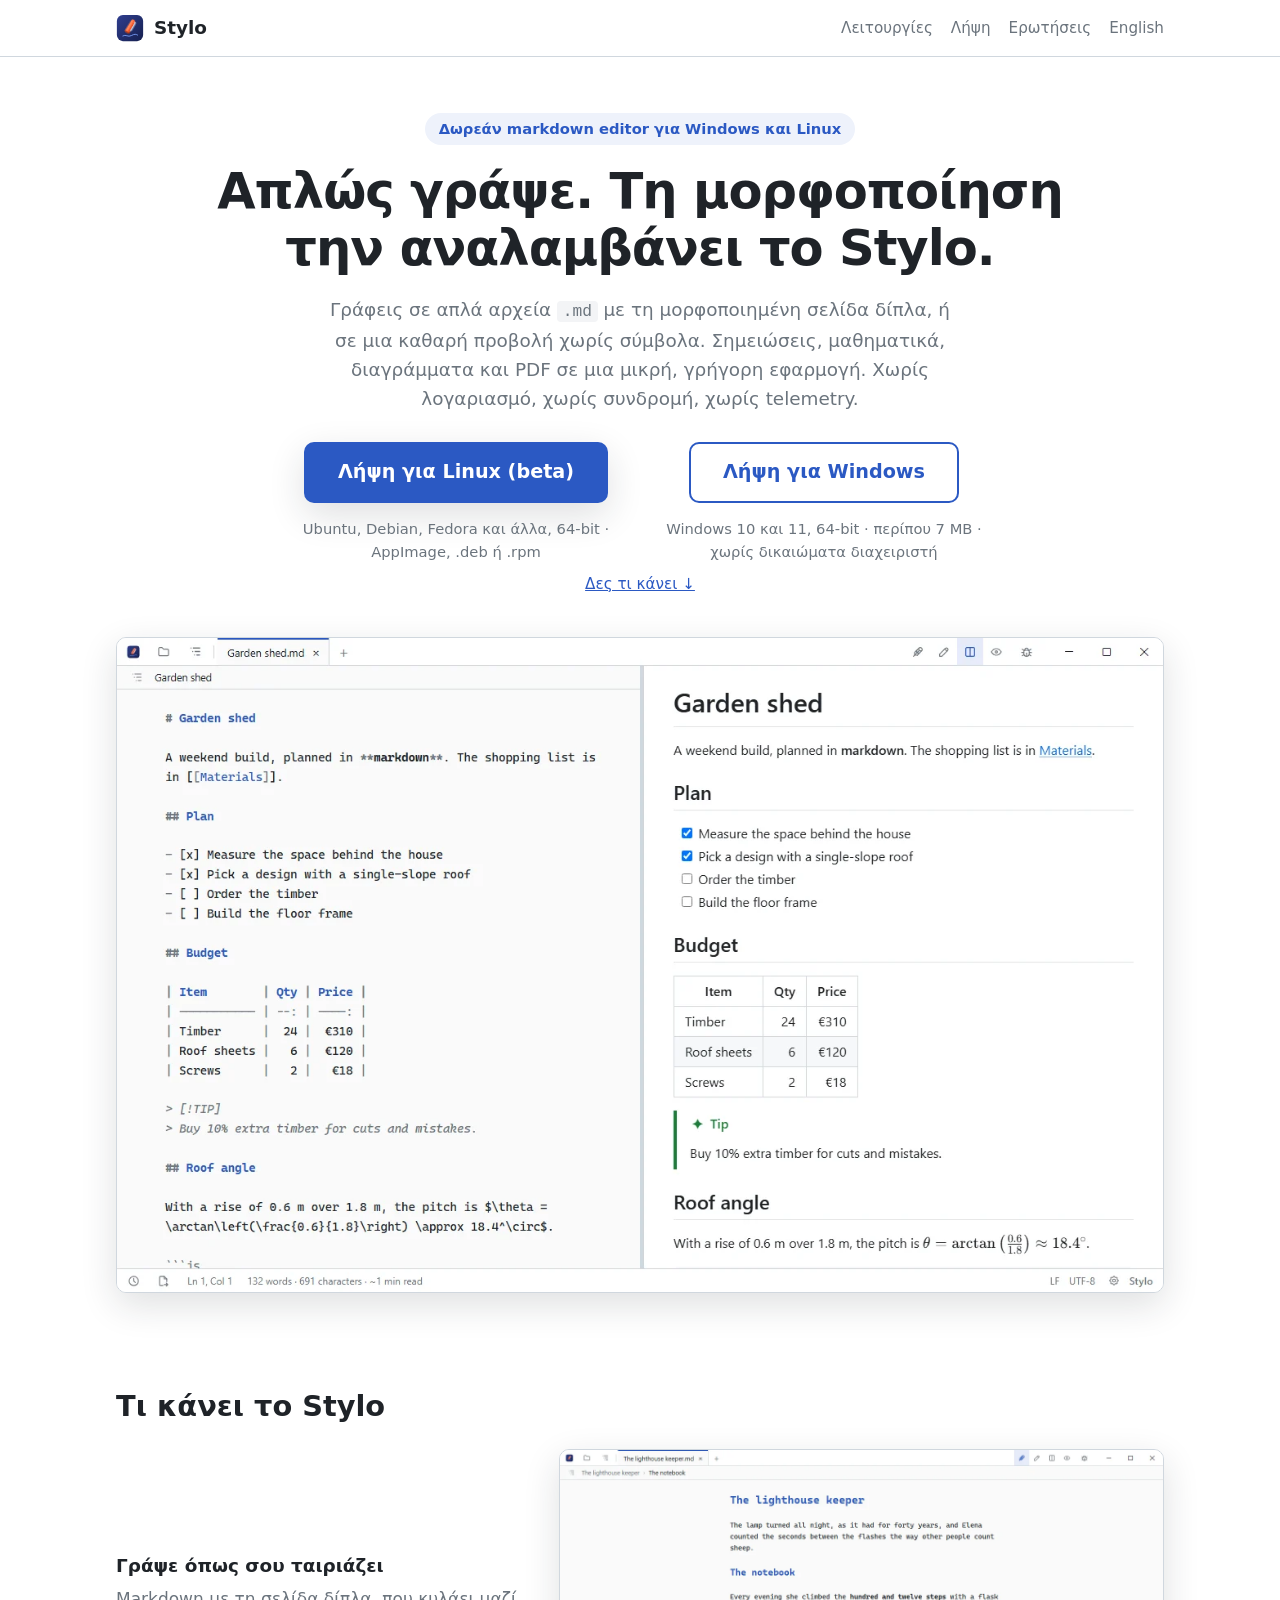
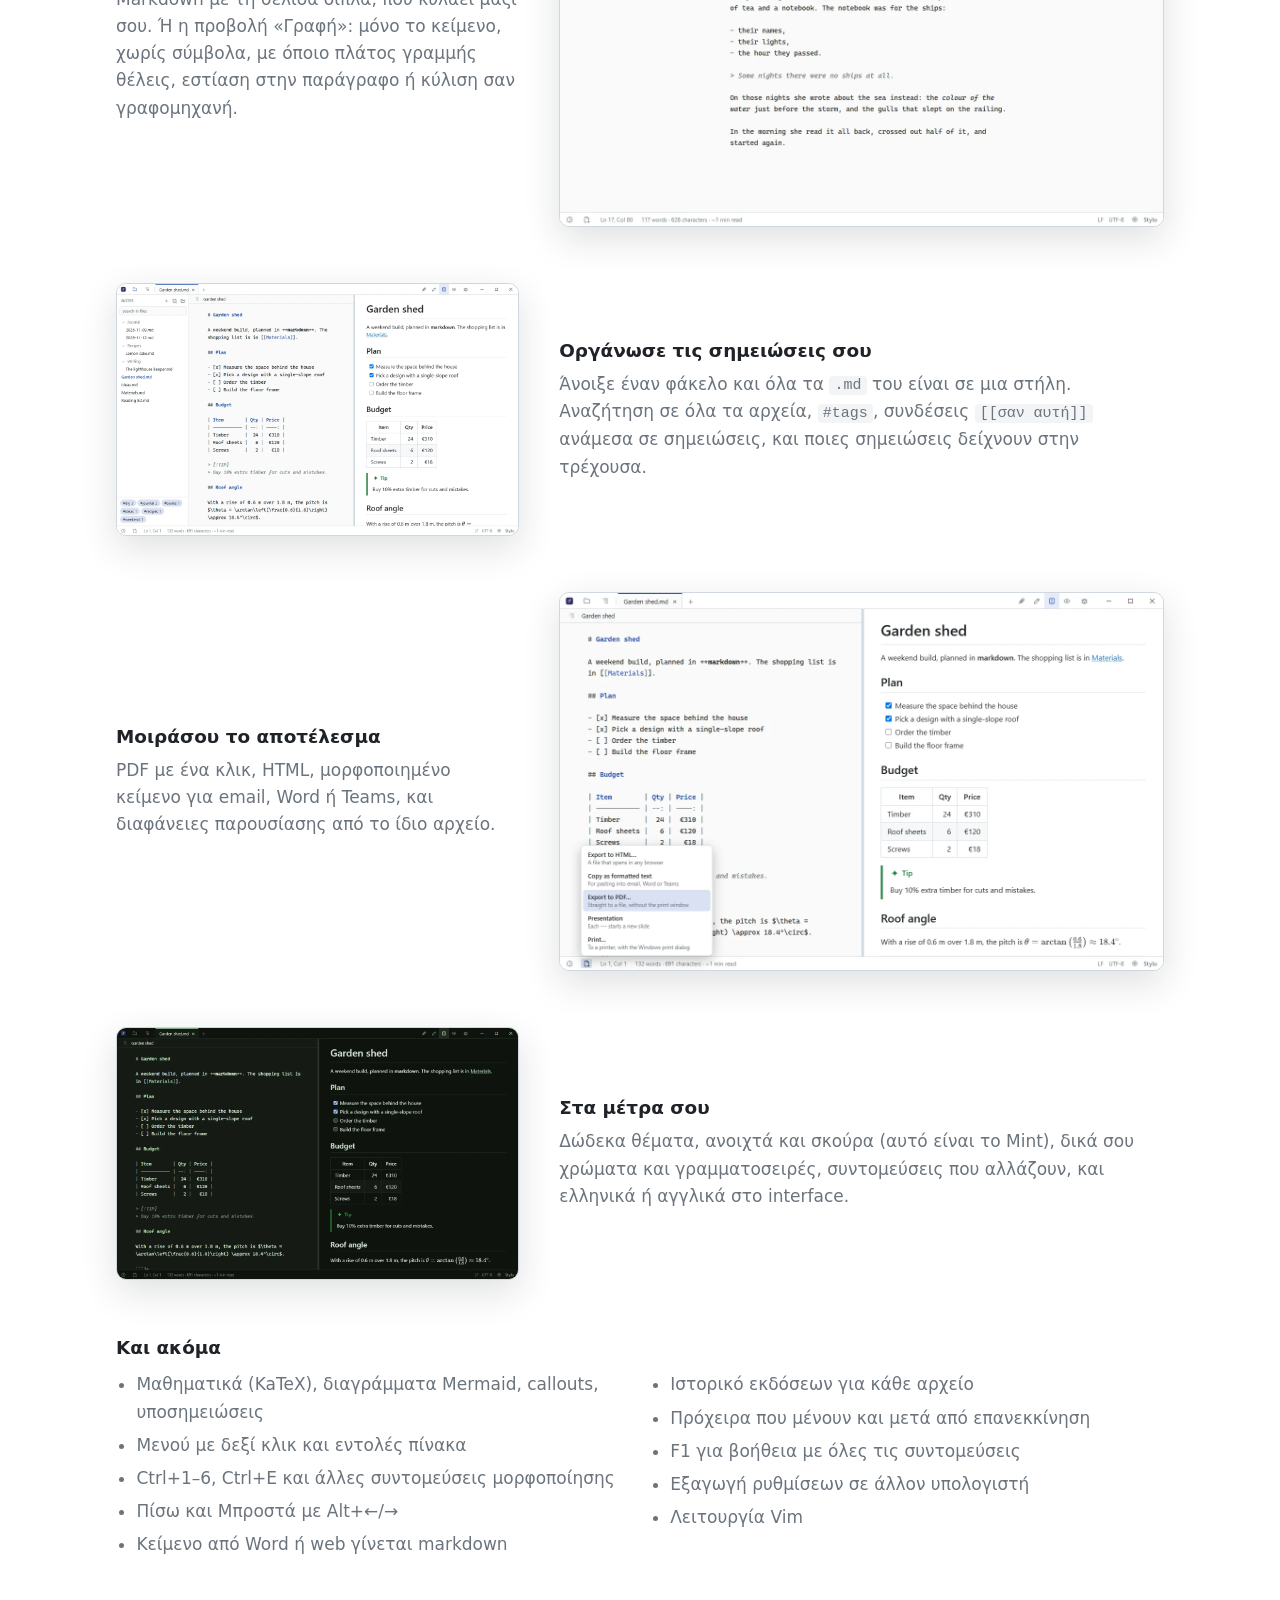
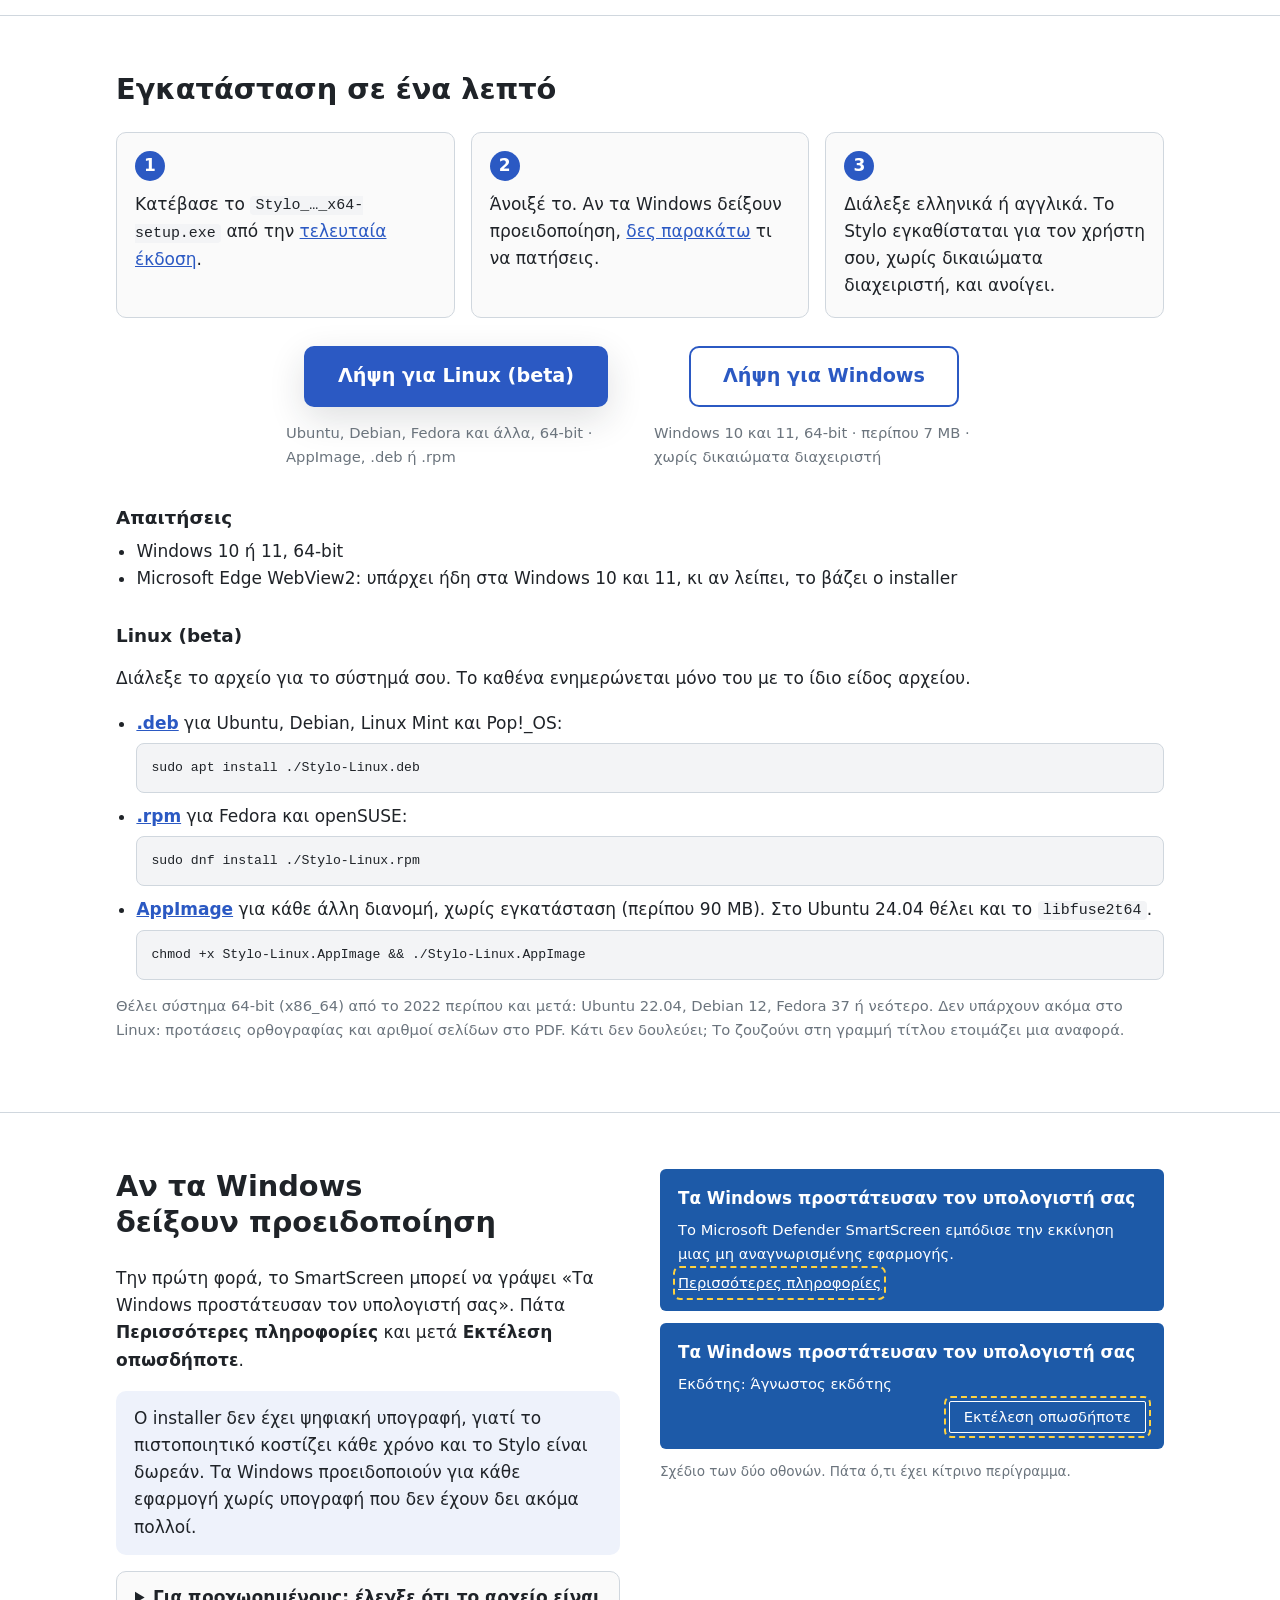
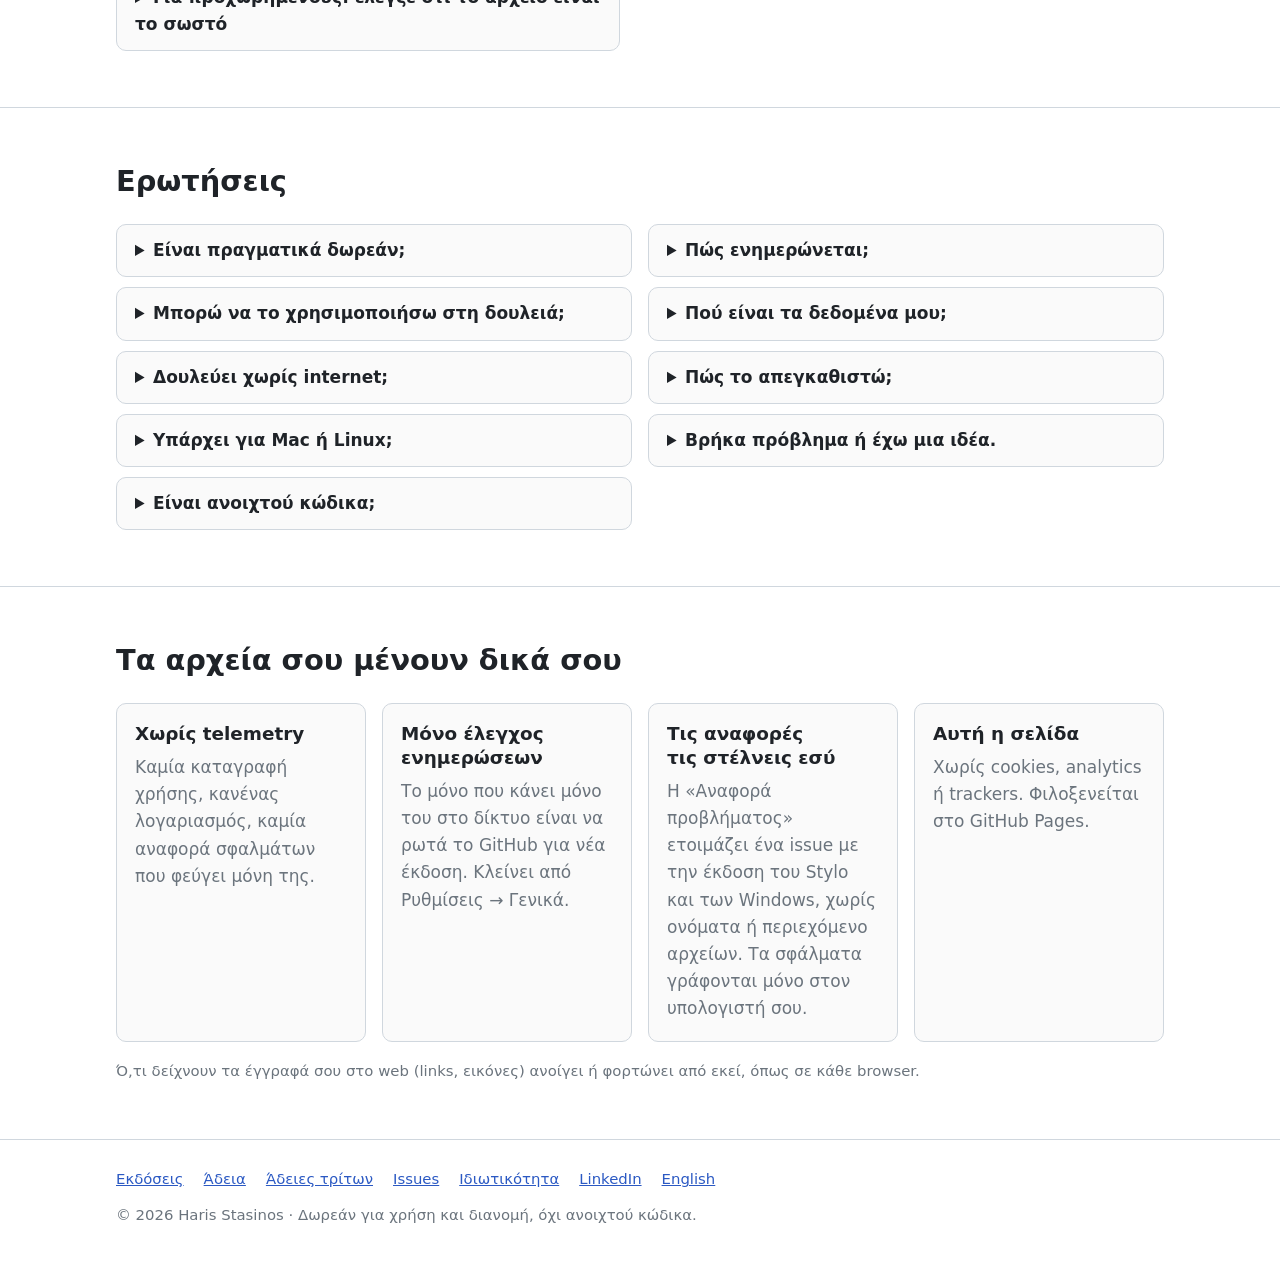
==== commit 6897ef07: "Site: a Download for Linux (beta) button beside the Windows one The hero and the download section sh" ====
--- a/docs/el/index.html
+++ b/docs/el/index.html
@@ -3,10 +3,10 @@
   <head>
     <meta charset="utf-8" />
     <meta name="viewport" content="width=device-width, initial-scale=1" />
-    <title>Stylo: δωρεάν markdown editor για Windows</title>
+    <title>Stylo: δωρεάν markdown editor για Windows και Linux</title>
     <meta
       name="description"
-      content="Δωρεάν markdown editor για Windows, με ζωντανή προεπισκόπηση, προβολή γραφής, σημειώσεις και PDF. Χωρίς λογαριασμό, χωρίς telemetry."
+      content="Δωρεάν markdown editor για Windows και Linux, με ζωντανή προεπισκόπηση, προβολή γραφής, σημειώσεις και PDF. Χωρίς λογαριασμό, χωρίς telemetry."
     />
     <link rel="canonical" href="https://xarhssta.github.io/stylo-releases/el/" />
     <link rel="alternate" hreflang="en" href="https://xarhssta.github.io/stylo-releases/" />
@@ -17,12 +17,12 @@
     <meta property="og:title" content="Stylo: απλώς γράψε. Τη μορφοποίηση την αναλαμβάνει το Stylo." />
     <meta
       property="og:description"
-      content="Δωρεάν markdown editor για Windows, με ζωντανή προεπισκόπηση, προβολή γραφής, σημειώσεις και PDF. Χωρίς λογαριασμό, χωρίς telemetry."
+      content="Δωρεάν markdown editor για Windows και Linux, με ζωντανή προεπισκόπηση, προβολή γραφής, σημειώσεις και PDF. Χωρίς λογαριασμό, χωρίς telemetry."
     />
     <meta property="og:image" content="https://xarhssta.github.io/stylo-releases/images/og-el.jpg" />
     <meta property="og:image:width" content="1200" />
     <meta property="og:image:height" content="630" />
-    <meta property="og:image:alt" content="Το Stylo, δωρεάν markdown editor για Windows, με μια σημείωση και την προεπισκόπησή της." />
+    <meta property="og:image:alt" content="Το Stylo, δωρεάν markdown editor για Windows και Linux, με μια σημείωση και την προεπισκόπησή της." />
     <meta property="og:locale" content="el_GR" />
     <meta property="og:locale:alternate" content="en_GB" />
     <meta name="twitter:card" content="summary_large_image" />
@@ -44,15 +44,23 @@
 
     <main>
       <div class="wrap hero">
-        <span class="eyebrow">Δωρεάν markdown editor για Windows</span>
+        <span class="eyebrow">Δωρεάν markdown editor για Windows και Linux</span>
         <h1>Απλώς γράψε. Τη μορφοποίηση την αναλαμβάνει το Stylo.</h1>
         <p class="lead">
           Γράφεις σε απλά αρχεία <code>.md</code> με τη μορφοποιημένη σελίδα δίπλα, ή σε μια καθαρή προβολή χωρίς σύμβολα.
           Σημειώσεις, μαθηματικά, διαγράμματα και PDF σε μια μικρή, γρήγορη εφαρμογή. Χωρίς λογαριασμό, χωρίς συνδρομή, χωρίς
           telemetry.
         </p>
-        <a class="download" href="https://github.com/XarhsSta/stylo-releases/releases/latest">Λήψη για Windows</a>
-        <p class="download-note">Windows 10 και 11, 64-bit · περίπου 7 MB · χωρίς δικαιώματα διαχειριστή</p>
+        <div class="downloads">
+          <div class="download-option windows">
+            <a class="download" href="https://github.com/XarhsSta/stylo-releases/releases/latest">Λήψη για Windows</a>
+            <p class="download-note">Windows 10 και 11, 64-bit · περίπου 7 MB · χωρίς δικαιώματα διαχειριστή</p>
+          </div>
+          <div class="download-option linux">
+            <a class="download" href="#linux">Λήψη για Linux (beta)</a>
+            <p class="download-note">Ubuntu, Debian, Fedora και άλλα, 64-bit · AppImage, .deb ή .rpm</p>
+          </div>
+        </div>
         <a class="more" href="#features">Δες τι κάνει ↓</a>
         <picture>
           <source srcset="../images/editor-preview-dark.webp" media="(prefers-color-scheme: dark)" />
@@ -172,15 +180,46 @@
             <li>Άνοιξέ το. Αν τα Windows δείξουν προειδοποίηση, <a href="#smartscreen">δες παρακάτω</a> τι να πατήσεις.</li>
             <li>Διάλεξε ελληνικά ή αγγλικά. Το Stylo εγκαθίσταται για τον χρήστη σου, χωρίς δικαιώματα διαχειριστή, και ανοίγει.</li>
           </ol>
-          <p class="center">
-            <a class="download" href="https://github.com/XarhsSta/stylo-releases/releases/latest">Λήψη για Windows</a>
-          </p>
+          <div class="downloads">
+            <div class="download-option windows">
+              <a class="download" href="https://github.com/XarhsSta/stylo-releases/releases/latest">Λήψη για Windows</a>
+              <p class="download-note">Windows 10 και 11, 64-bit · περίπου 7 MB · χωρίς δικαιώματα διαχειριστή</p>
+            </div>
+            <div class="download-option linux">
+              <a class="download" href="#linux">Λήψη για Linux (beta)</a>
+              <p class="download-note">Ubuntu, Debian, Fedora και άλλα, 64-bit · AppImage, .deb ή .rpm</p>
+            </div>
+          </div>
           <div class="requirements">
             <h3>Απαιτήσεις</h3>
             <ul>
               <li>Windows 10 ή 11, 64-bit</li>
               <li>Microsoft Edge WebView2: υπάρχει ήδη στα Windows 10 και 11, κι αν λείπει, το βάζει ο installer</li>
             </ul>
+          </div>
+          <div class="requirements linux" id="linux">
+            <h3>Linux (beta)</h3>
+            <p>Διάλεξε το αρχείο για το σύστημά σου. Το καθένα ενημερώνεται μόνο του με το ίδιο είδος αρχείου.</p>
+            <ul class="linux-files">
+              <li>
+                <a href="https://github.com/XarhsSta/stylo-releases/releases/download/updater/Stylo-Linux.deb"><strong>.deb</strong></a> για Ubuntu, Debian, Linux Mint και Pop!_OS:
+                <pre><code>sudo apt install ./Stylo-Linux.deb</code></pre>
+              </li>
+              <li>
+                <a href="https://github.com/XarhsSta/stylo-releases/releases/download/updater/Stylo-Linux.rpm"><strong>.rpm</strong></a> για Fedora και openSUSE:
+                <pre><code>sudo dnf install ./Stylo-Linux.rpm</code></pre>
+              </li>
+              <li>
+                <a href="https://github.com/XarhsSta/stylo-releases/releases/download/updater/Stylo-Linux.AppImage"><strong>AppImage</strong></a> για κάθε άλλη διανομή, χωρίς εγκατάσταση
+                (περίπου 90 MB). Στο Ubuntu 24.04 θέλει και το <code>libfuse2t64</code>.
+                <pre><code>chmod +x Stylo-Linux.AppImage &amp;&amp; ./Stylo-Linux.AppImage</code></pre>
+              </li>
+            </ul>
+            <p class="linux-needs">
+              Θέλει σύστημα 64-bit (x86_64) από το 2022 περίπου και μετά: Ubuntu 22.04, Debian 12, Fedora 37 ή νεότερο. Δεν υπάρχουν
+              ακόμα στο Linux: προτάσεις ορθογραφίας και αριθμοί σελίδων στο PDF. Κάτι δεν δουλεύει; Το ζουζούνι στη γραμμή
+              τίτλου ετοιμάζει μια αναφορά.
+            </p>
           </div>
         </div>
       </section>
@@ -247,7 +286,7 @@
               </details>
               <details>
                 <summary>Υπάρχει για Mac ή Linux;</summary>
-                <p>Όχι, μόνο για Windows 10 και 11.</p>
+                <p>Για Linux ναι, σε beta: δες <a href="#linux">Linux (beta)</a>. Για Mac όχι.</p>
               </details>
               <details>
                 <summary>Είναι ανοιχτού κώδικα;</summary>
@@ -337,5 +376,11 @@
         <p>© 2026 Haris Stasinos · Δωρεάν για χρήση και διανομή, όχι ανοιχτού κώδικα.</p>
       </div>
     </footer>
+    <script>
+      // On Linux the Linux button comes first and is the main one; everywhere else, Windows.
+      if (/Linux/.test(navigator.userAgent) && !/Android/.test(navigator.userAgent)) {
+        document.documentElement.classList.add("on-linux");
+      }
+    </script>
   </body>
 </html>
--- a/docs/style.css
+++ b/docs/style.css
@@ -176,6 +176,49 @@
 .download:hover {
   filter: brightness(1.1);
 }
+/* Two buttons: the visitor's system first and filled, the other one outlined (the script in each page) */
+.downloads {
+  display: flex;
+  flex-wrap: wrap;
+  justify-content: center;
+  gap: 8px 28px;
+}
+.download-option {
+  display: flex;
+  flex-direction: column;
+  align-items: center;
+  max-width: 340px;
+}
+.download-option.linux .download,
+.on-linux .download-option.windows .download {
+  background: transparent;
+  color: var(--accent);
+  box-shadow: inset 0 0 0 2px var(--accent);
+}
+.on-linux .download-option.linux .download {
+  background: var(--accent);
+  color: var(--accent-fg);
+  box-shadow: var(--shadow);
+}
+.on-linux .download-option.linux {
+  order: -1;
+}
+.linux-files {
+  display: grid;
+  gap: 10px;
+}
+.linux-files li {
+  min-width: 0; /* a long command scrolls inside its box, not the whole page */
+}
+.linux-files pre {
+  margin: 6px 0 0;
+  max-width: 100%;
+  overflow-x: auto;
+}
+.linux-needs {
+  color: var(--muted);
+  font-size: 0.92rem;
+}
 .download-note {
   margin: 14px 0 6px;
   font-size: 0.92rem;
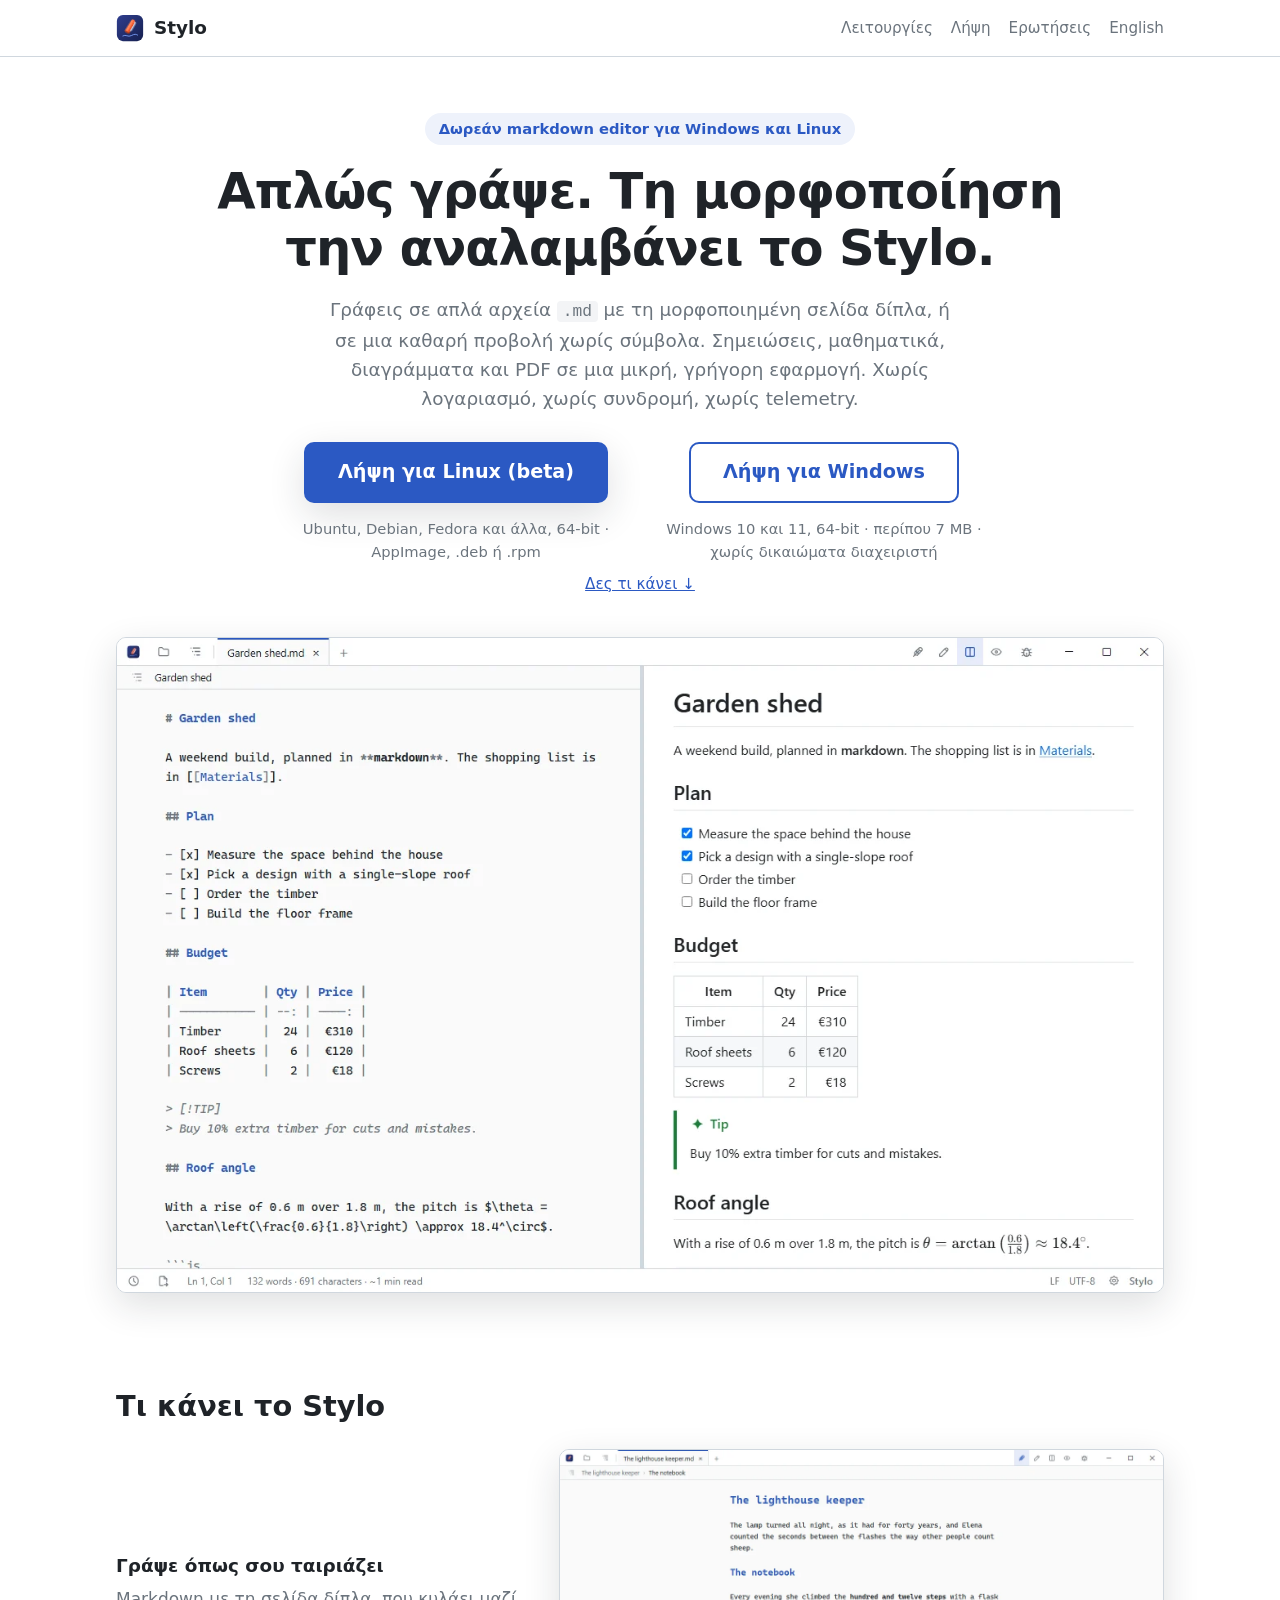
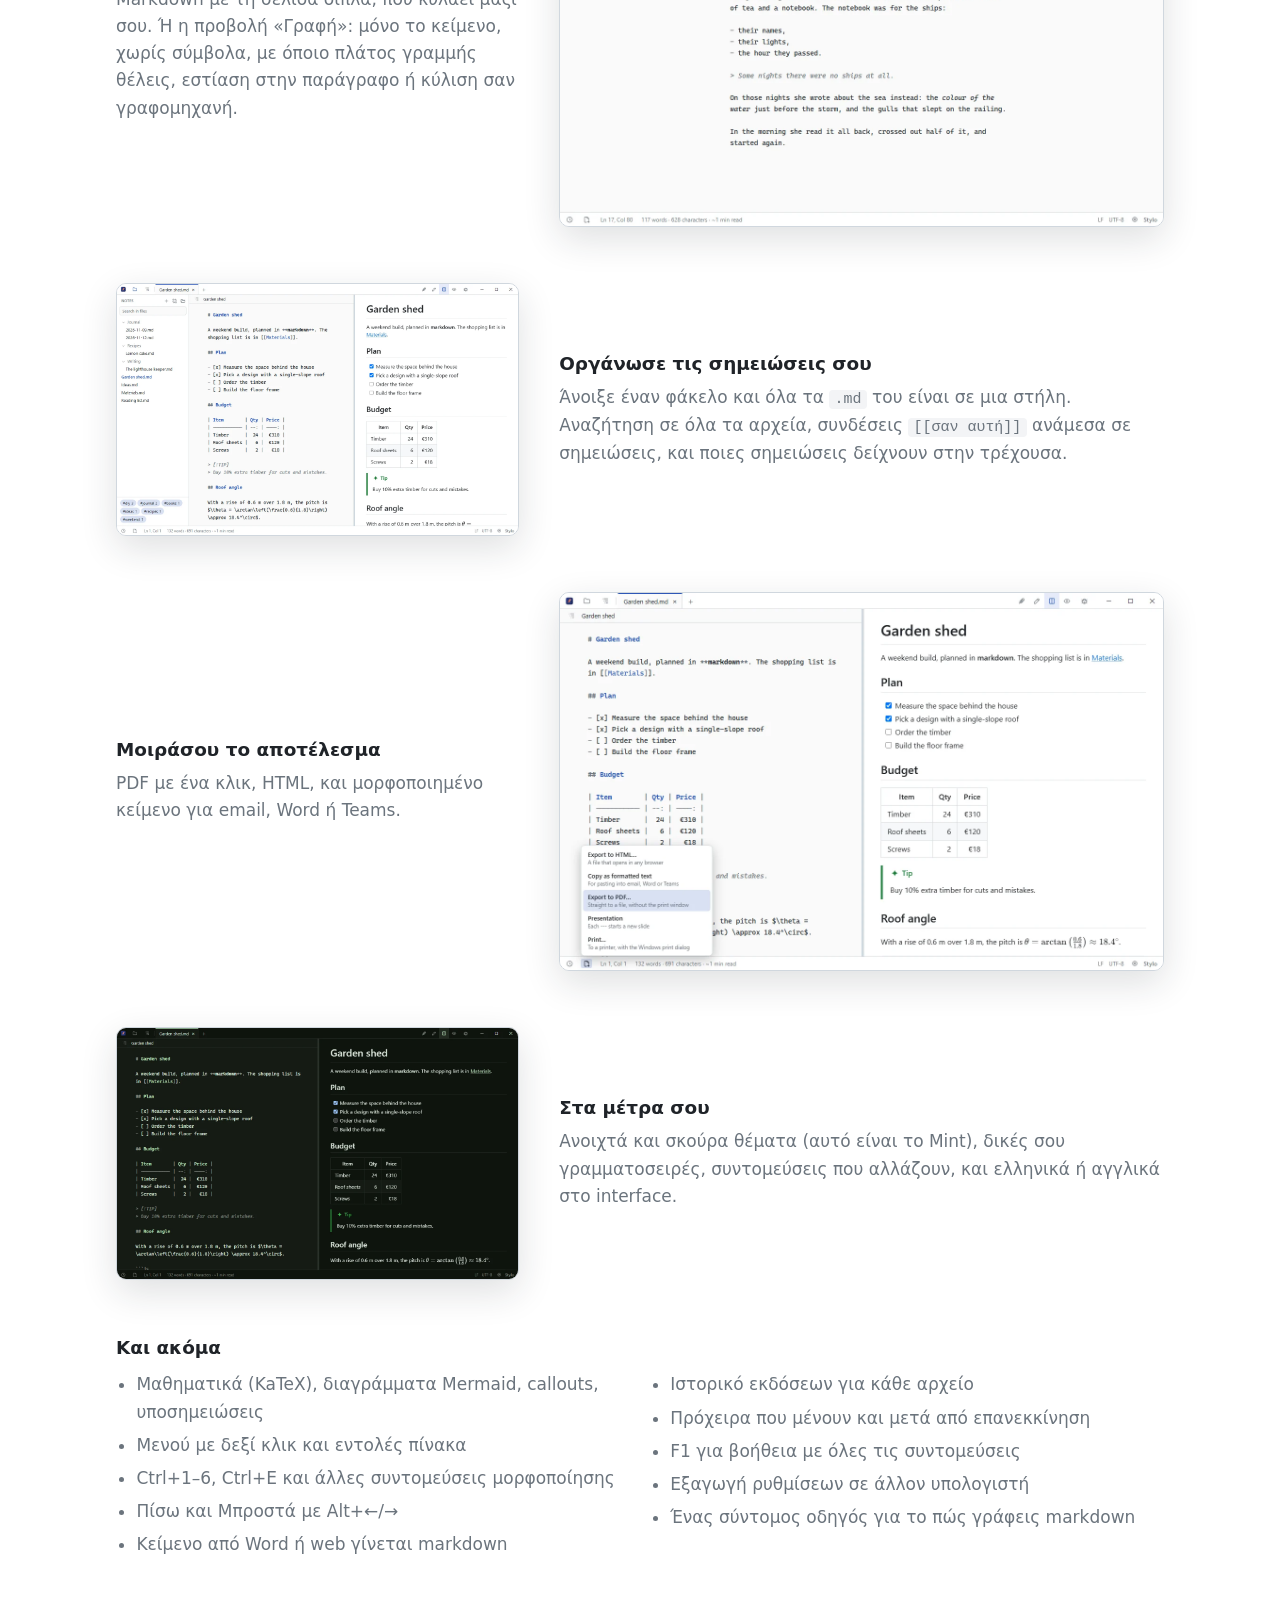
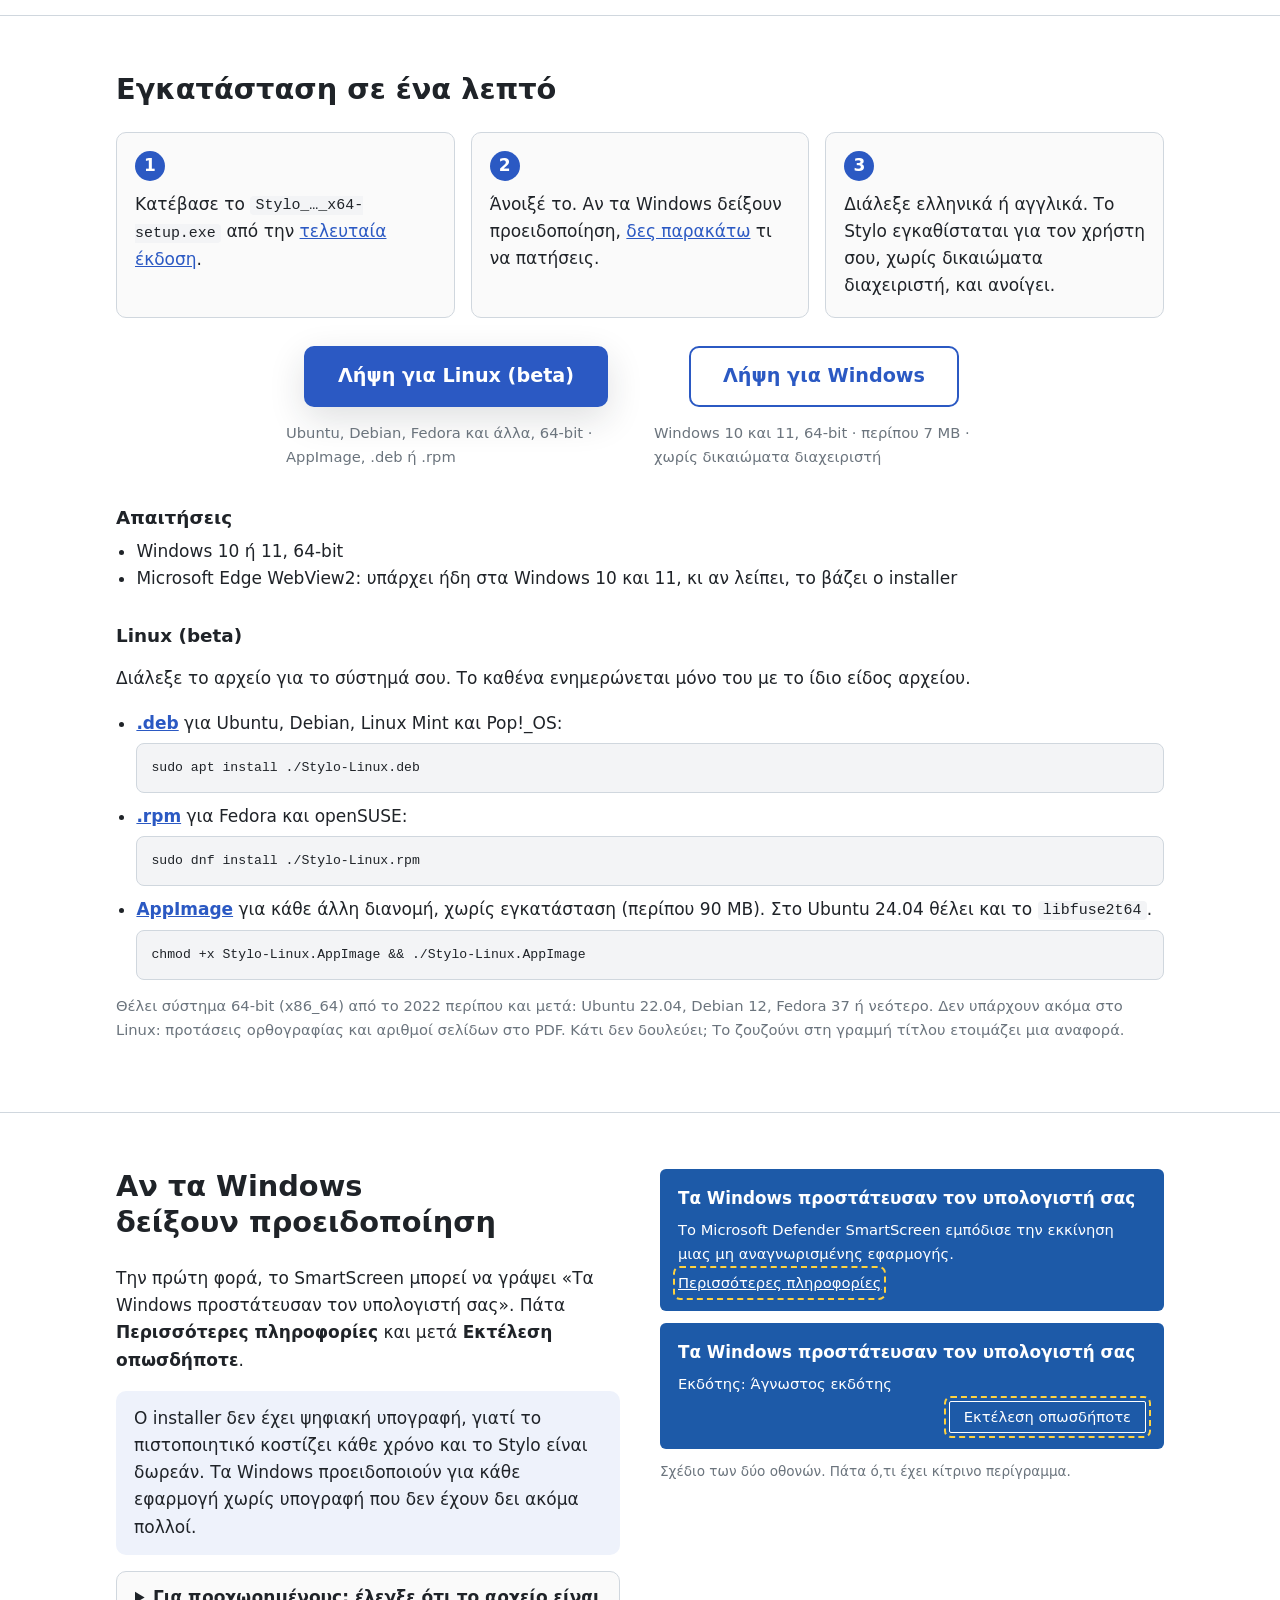
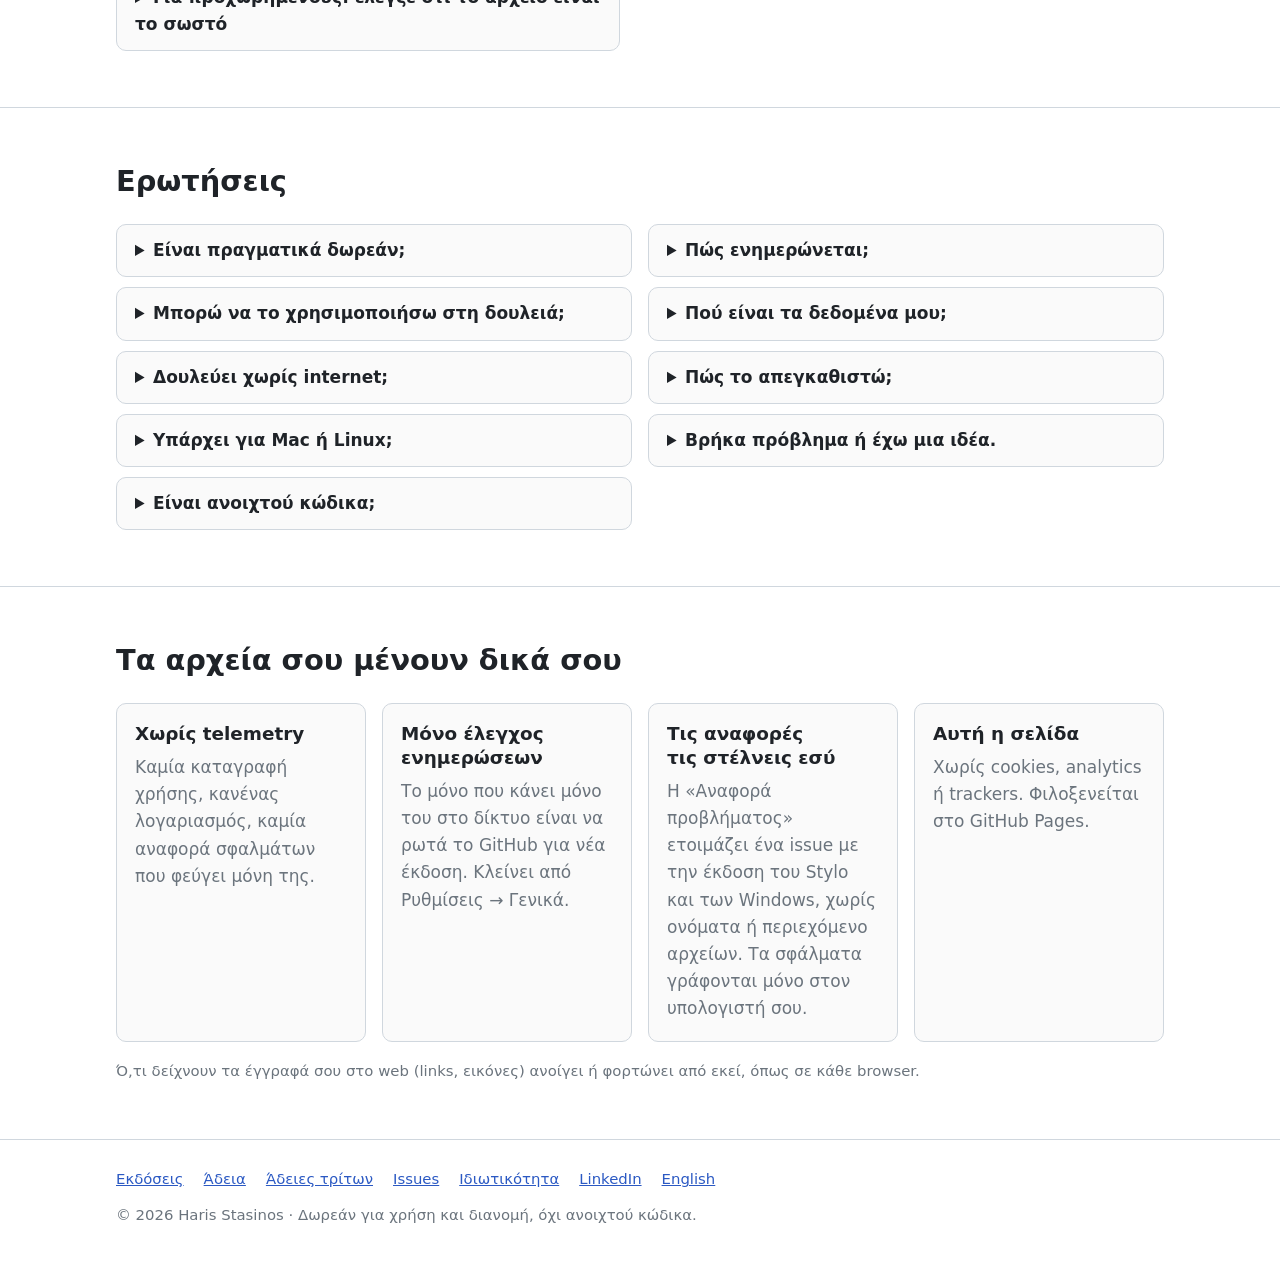
==== commit 6d0a82a7: "Site: drop the features 1.0.0 no longer has Tags, presentation slides, custom colours and Vim mode w" ====
--- a/docs/el/index.html
+++ b/docs/el/index.html
@@ -101,7 +101,7 @@
               <h3>Οργάνωσε τις σημειώσεις σου</h3>
               <p>
                 Άνοιξε έναν φάκελο και όλα τα <code>.md</code> του είναι σε μια στήλη. Αναζήτηση σε όλα τα αρχεία,
-                <code>#tags</code>, συνδέσεις <code>[[σαν αυτή]]</code> ανάμεσα σε σημειώσεις, και ποιες σημειώσεις δείχνουν στην
+                συνδέσεις <code>[[σαν αυτή]]</code> ανάμεσα σε σημειώσεις, και ποιες σημειώσεις δείχνουν στην
                 τρέχουσα.
               </p>
             </div>
@@ -111,7 +111,7 @@
                 width="1280"
                 height="800"
                 loading="lazy"
-                alt="Η στήλη Αρχείων: ένας φάκελος σημειώσεων σε δέντρο, με τα tags από κάτω, δίπλα στον editor και την προεπισκόπηση."
+                alt="Η στήλη Αρχείων: ένας φάκελος σημειώσεων σε δέντρο, δίπλα στον editor και την προεπισκόπηση."
             /></a>
           </article>
 
@@ -119,8 +119,7 @@
             <div class="feature-text">
               <h3>Μοιράσου το αποτέλεσμα</h3>
               <p>
-                PDF με ένα κλικ, HTML, μορφοποιημένο κείμενο για email, Word ή Teams, και διαφάνειες παρουσίασης από το ίδιο
-                αρχείο.
+                PDF με ένα κλικ, HTML, και μορφοποιημένο κείμενο για email, Word ή Teams.
               </p>
             </div>
             <a class="shot" href="../images/export.webp"
@@ -129,7 +128,7 @@
                 width="1280"
                 height="800"
                 loading="lazy"
-                alt="Το μενού εξαγωγής πάνω από ένα έγγραφο: HTML, μορφοποιημένο κείμενο, PDF, παρουσίαση και εκτύπωση."
+                alt="Το μενού εξαγωγής πάνω από ένα έγγραφο: HTML, μορφοποιημένο κείμενο, PDF και εκτύπωση."
             /></a>
           </article>
 
@@ -137,7 +136,7 @@
             <div class="feature-text">
               <h3>Στα μέτρα σου</h3>
               <p>
-                Δώδεκα θέματα, ανοιχτά και σκούρα (αυτό είναι το Mint), δικά σου χρώματα και γραμματοσειρές, συντομεύσεις που
+                Ανοιχτά και σκούρα θέματα (αυτό είναι το Mint), δικές σου γραμματοσειρές, συντομεύσεις που
                 αλλάζουν, και ελληνικά ή αγγλικά στο interface.
               </p>
             </div>
@@ -163,7 +162,7 @@
               <li>Πρόχειρα που μένουν και μετά από επανεκκίνηση</li>
               <li>F1 για βοήθεια με όλες τις συντομεύσεις</li>
               <li>Εξαγωγή ρυθμίσεων σε άλλον υπολογιστή</li>
-              <li>Λειτουργία Vim</li>
+              <li>Ένας σύντομος οδηγός για το πώς γράφεις markdown</li>
             </ul>
           </div>
         </div>
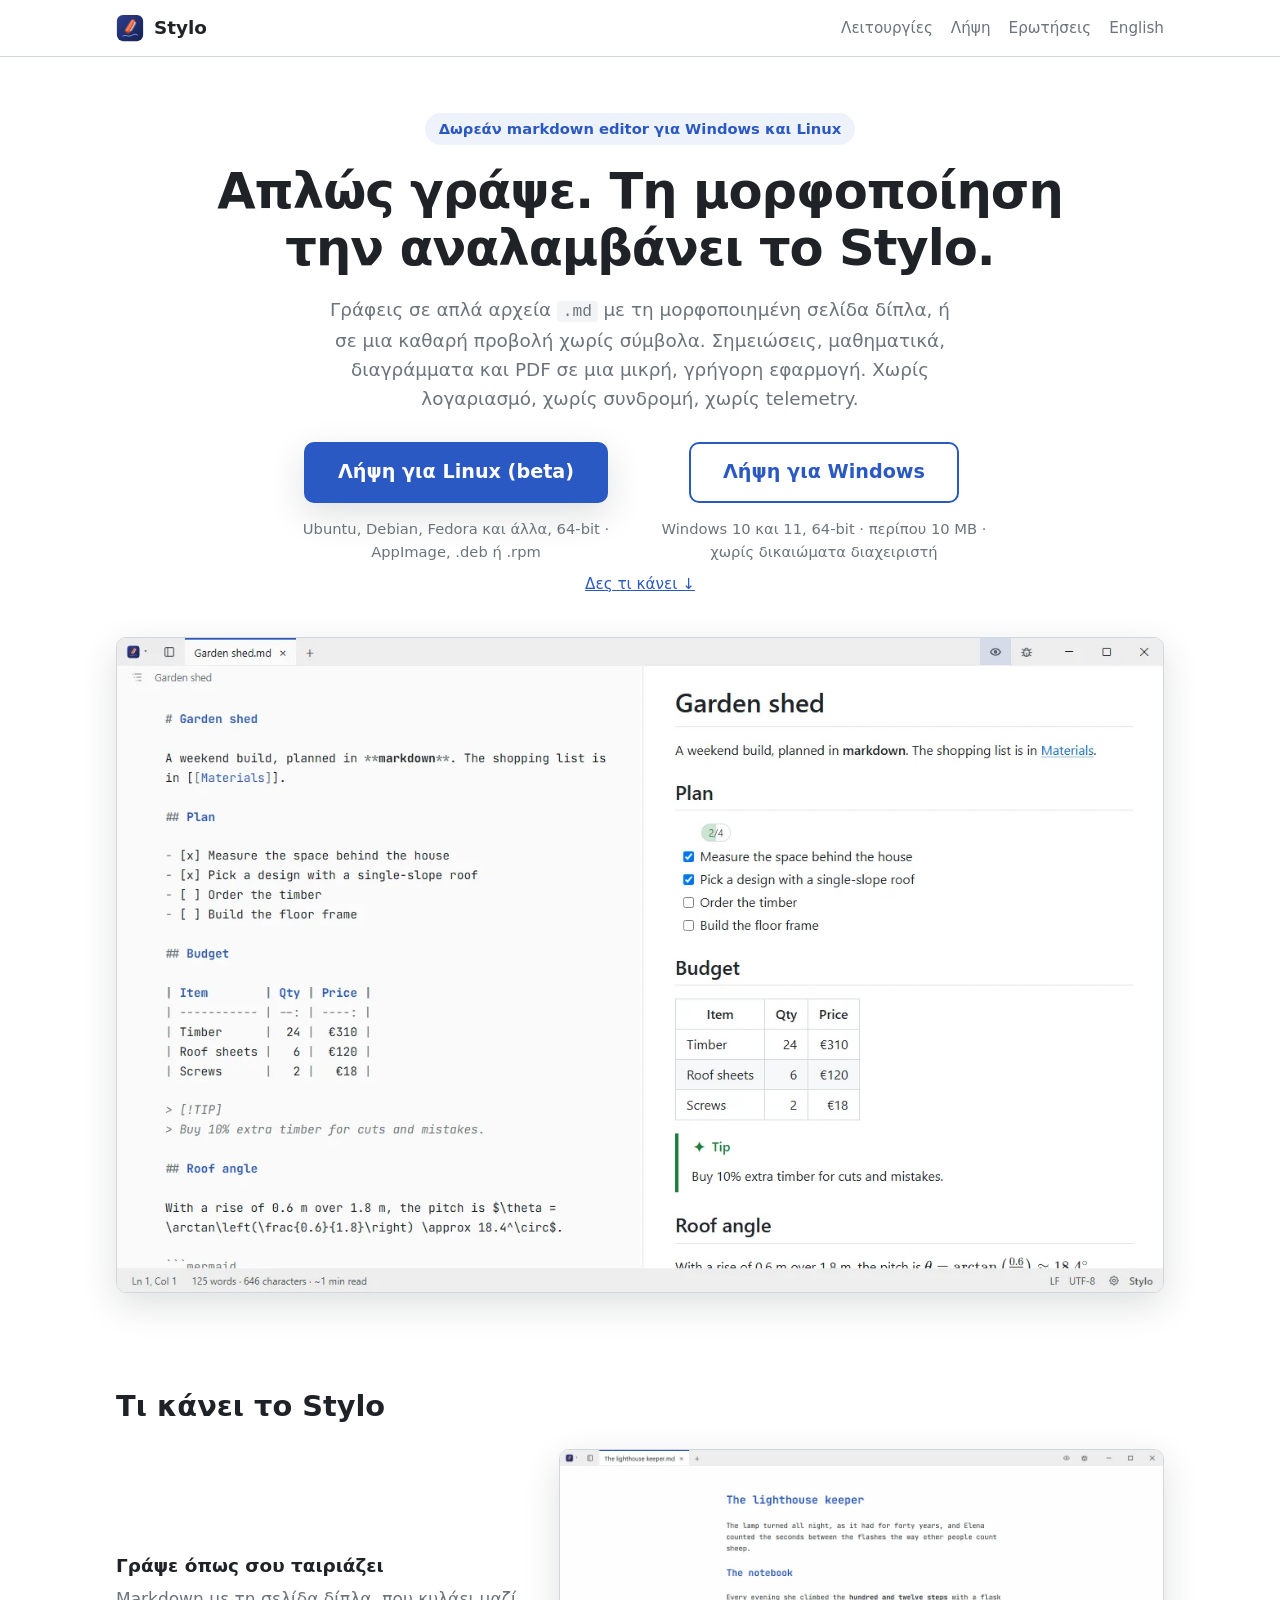
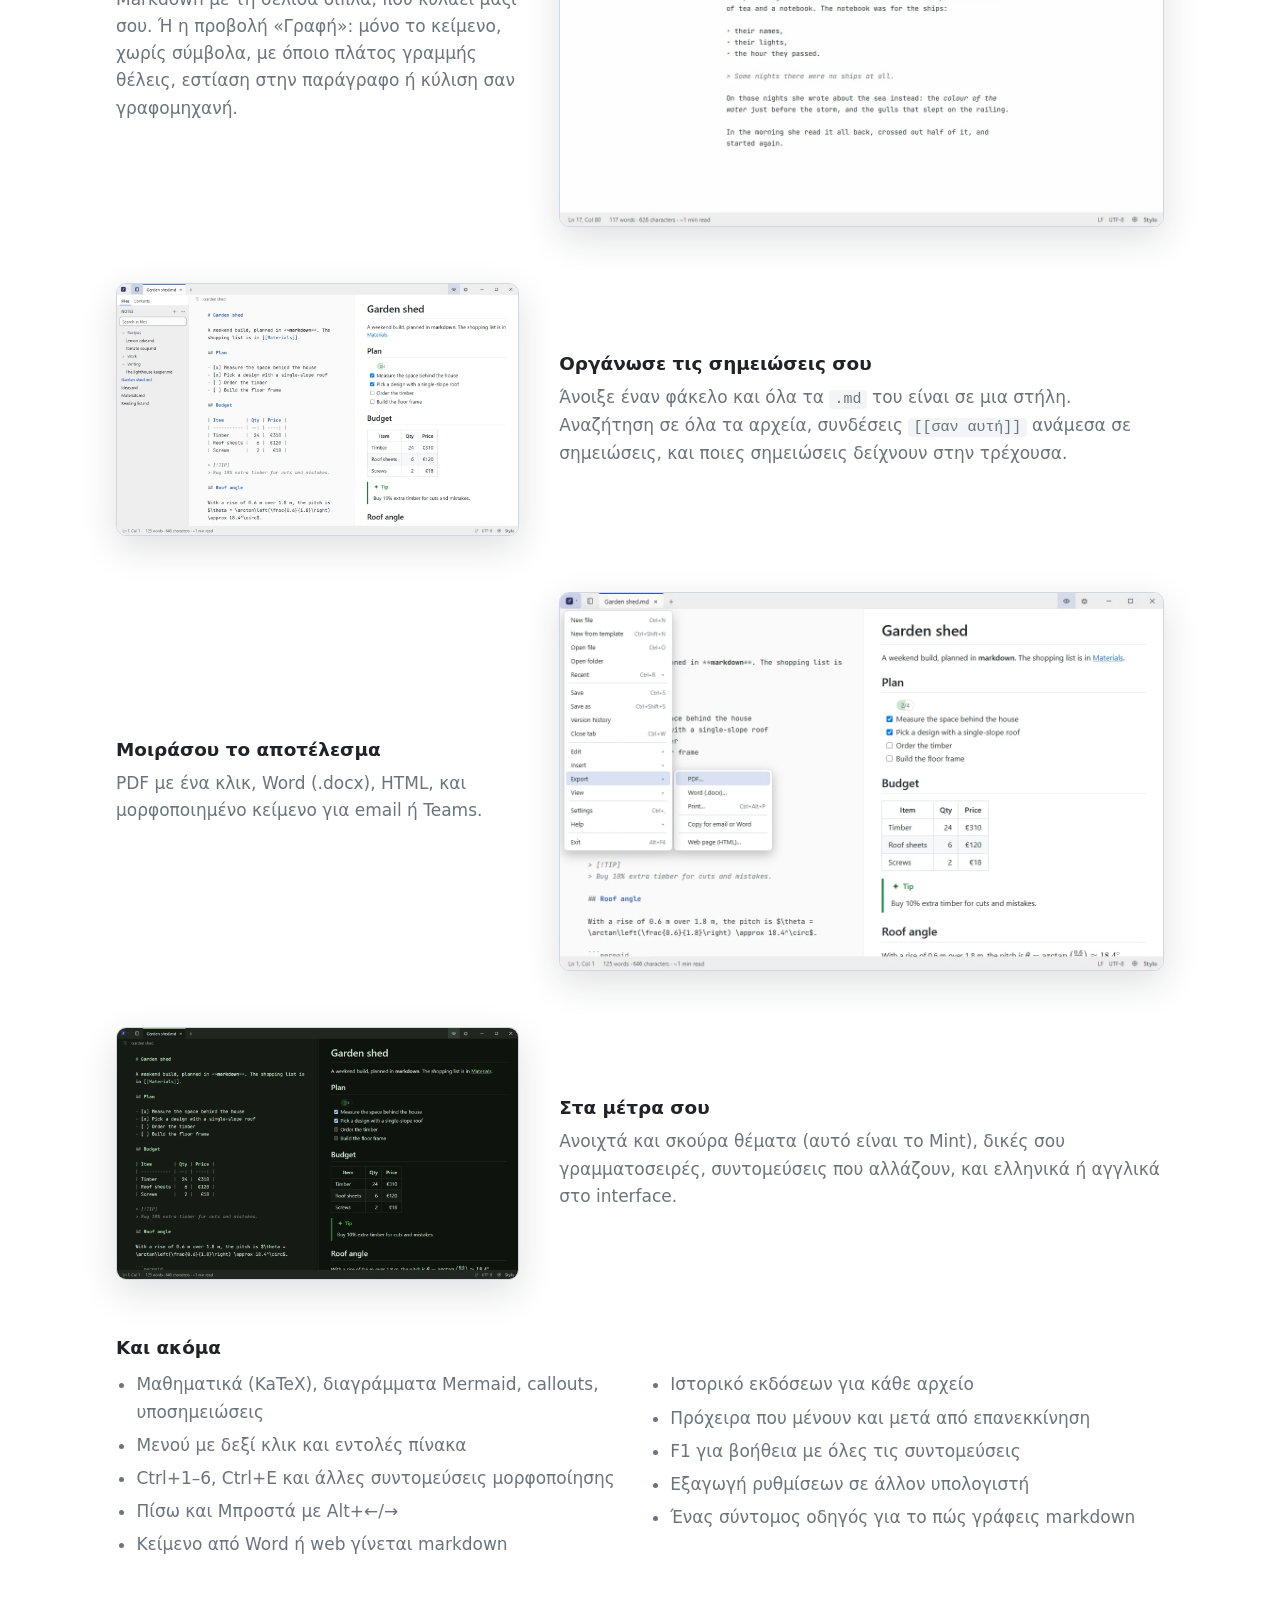
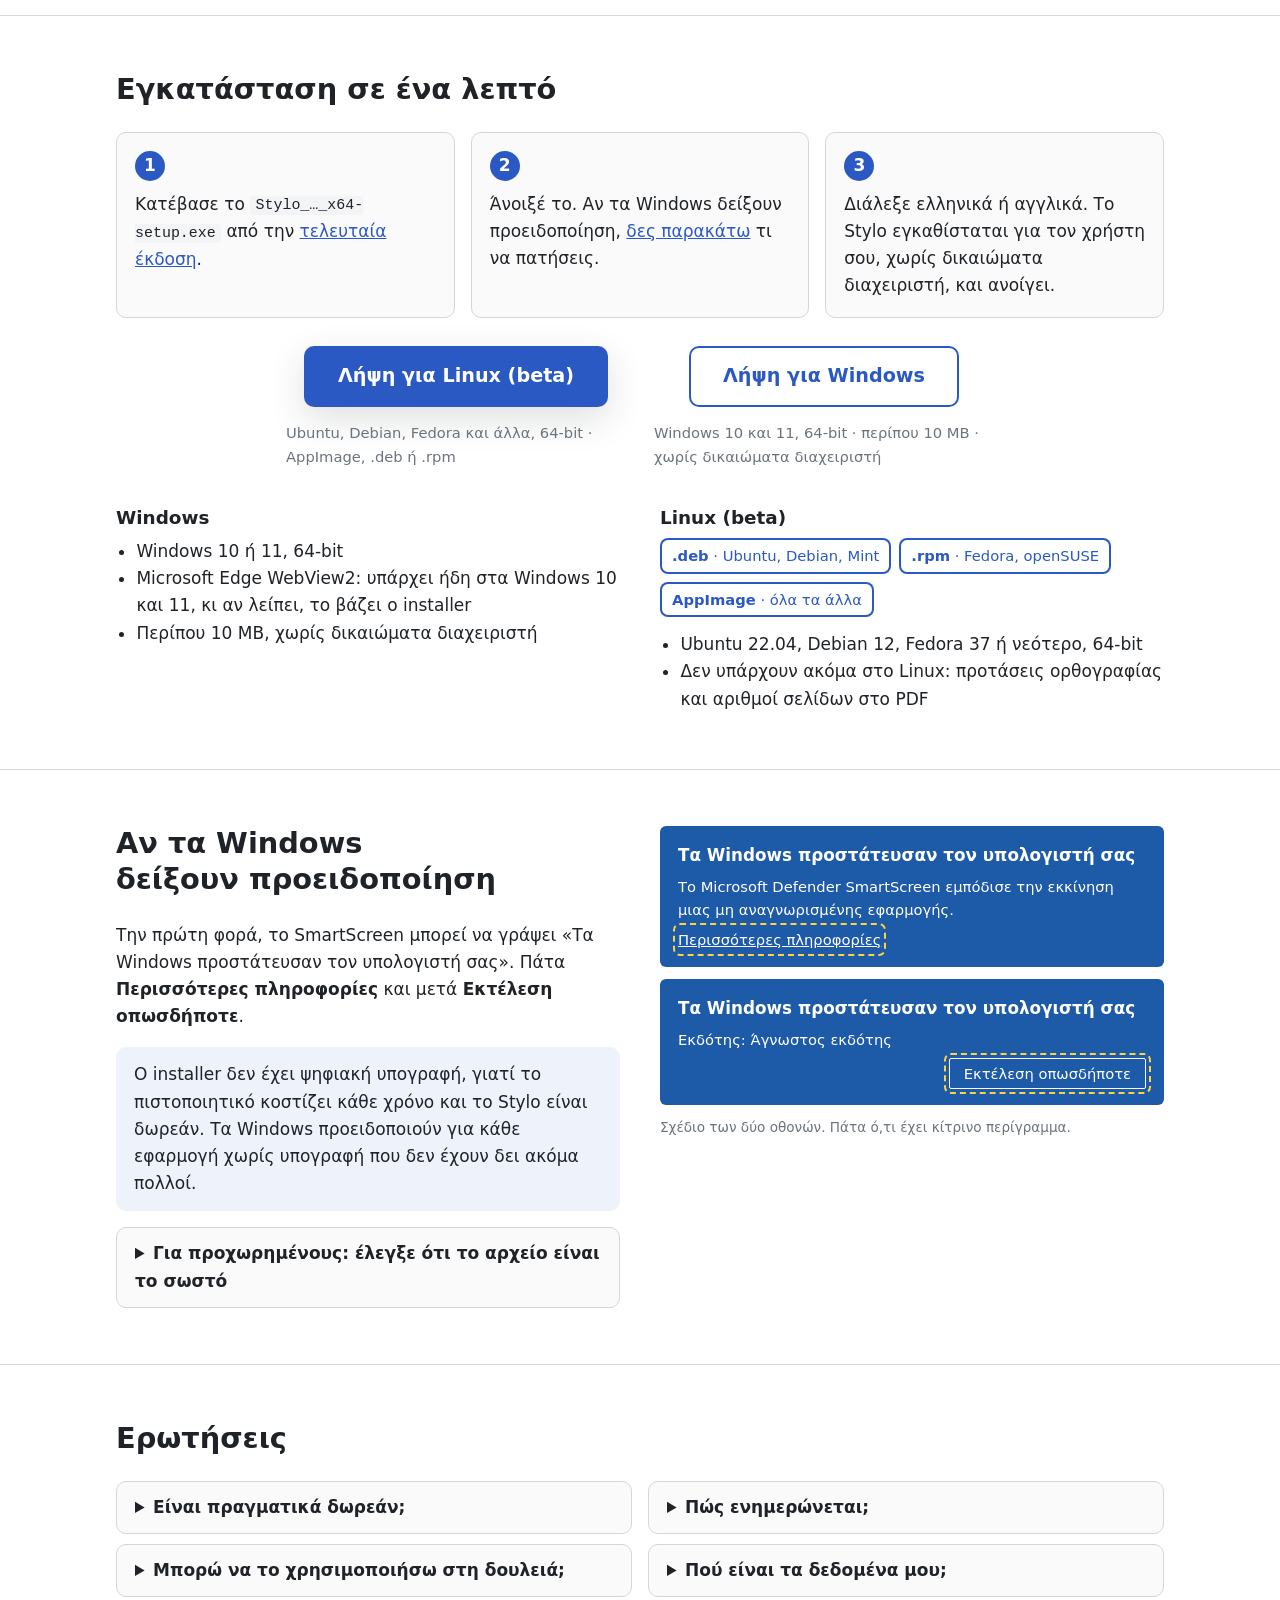
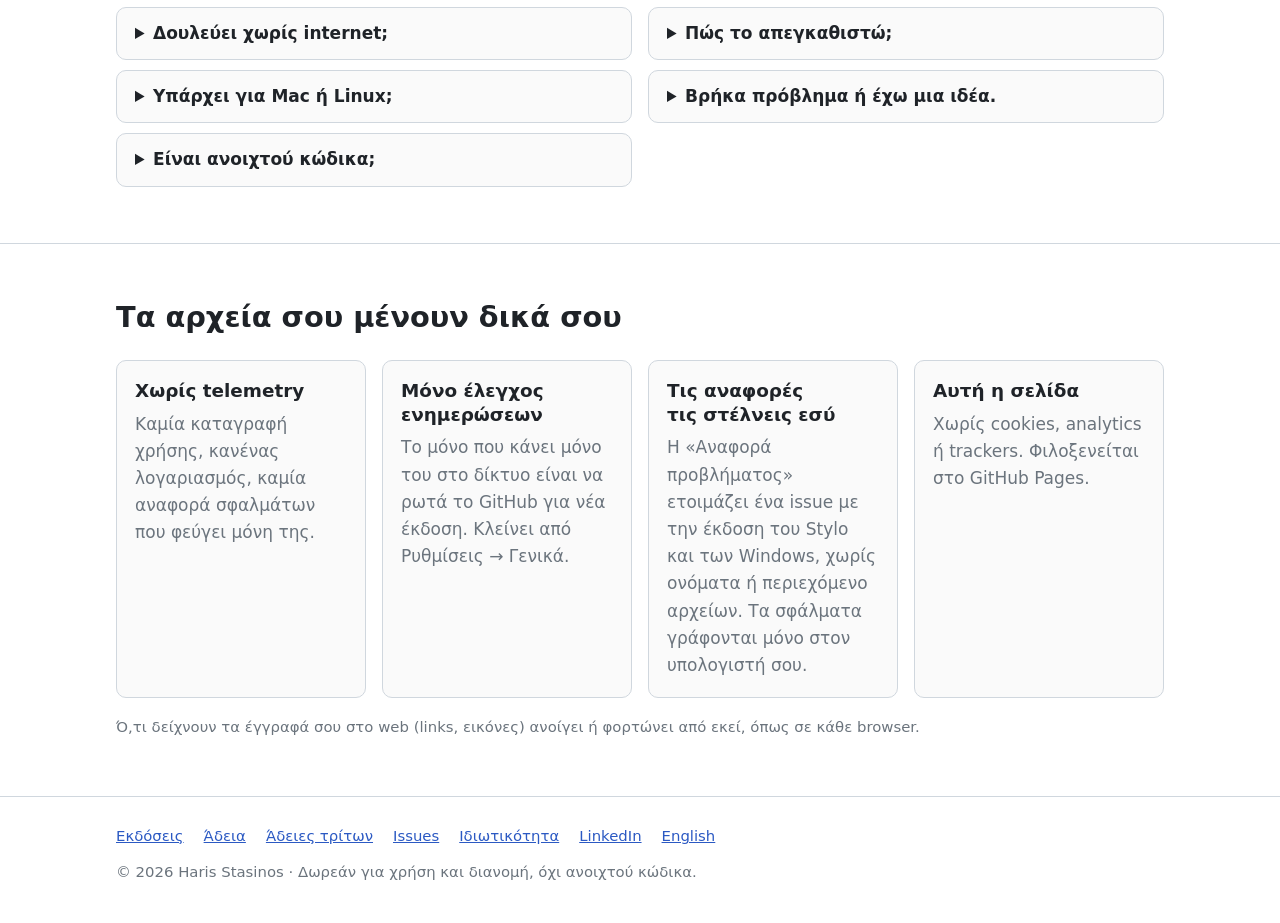
==== commit 0289c0f4: "Site and README for 1.0: Linux (beta), new screenshots, 1.0 features - Requirements in two columns, " ====
--- a/docs/el/index.html
+++ b/docs/el/index.html
@@ -54,7 +54,7 @@
         <div class="downloads">
           <div class="download-option windows">
             <a class="download" href="https://github.com/XarhsSta/stylo-releases/releases/latest">Λήψη για Windows</a>
-            <p class="download-note">Windows 10 και 11, 64-bit · περίπου 7 MB · χωρίς δικαιώματα διαχειριστή</p>
+            <p class="download-note">Windows 10 και 11, 64-bit · περίπου 10 MB · χωρίς δικαιώματα διαχειριστή</p>
           </div>
           <div class="download-option linux">
             <a class="download" href="#linux">Λήψη για Linux (beta)</a>
@@ -119,7 +119,7 @@
             <div class="feature-text">
               <h3>Μοιράσου το αποτέλεσμα</h3>
               <p>
-                PDF με ένα κλικ, HTML, και μορφοποιημένο κείμενο για email, Word ή Teams.
+                PDF με ένα κλικ, Word (.docx), HTML, και μορφοποιημένο κείμενο για email ή Teams.
               </p>
             </div>
             <a class="shot" href="../images/export.webp"
@@ -128,7 +128,7 @@
                 width="1280"
                 height="800"
                 loading="lazy"
-                alt="Το μενού εξαγωγής πάνω από ένα έγγραφο: HTML, μορφοποιημένο κείμενο, PDF και εκτύπωση."
+                alt="Το μενού του Stylo με ανοιχτή την Εξαγωγή: PDF, Word, εκτύπωση, αντιγραφή για email ή Word, και ιστοσελίδα."
             /></a>
           </article>
 
@@ -182,43 +182,34 @@
           <div class="downloads">
             <div class="download-option windows">
               <a class="download" href="https://github.com/XarhsSta/stylo-releases/releases/latest">Λήψη για Windows</a>
-              <p class="download-note">Windows 10 και 11, 64-bit · περίπου 7 MB · χωρίς δικαιώματα διαχειριστή</p>
+              <p class="download-note">Windows 10 και 11, 64-bit · περίπου 10 MB · χωρίς δικαιώματα διαχειριστή</p>
             </div>
             <div class="download-option linux">
               <a class="download" href="#linux">Λήψη για Linux (beta)</a>
               <p class="download-note">Ubuntu, Debian, Fedora και άλλα, 64-bit · AppImage, .deb ή .rpm</p>
             </div>
           </div>
-          <div class="requirements">
-            <h3>Απαιτήσεις</h3>
-            <ul>
-              <li>Windows 10 ή 11, 64-bit</li>
-              <li>Microsoft Edge WebView2: υπάρχει ήδη στα Windows 10 και 11, κι αν λείπει, το βάζει ο installer</li>
-            </ul>
-          </div>
-          <div class="requirements linux" id="linux">
-            <h3>Linux (beta)</h3>
-            <p>Διάλεξε το αρχείο για το σύστημά σου. Το καθένα ενημερώνεται μόνο του με το ίδιο είδος αρχείου.</p>
-            <ul class="linux-files">
-              <li>
-                <a href="https://github.com/XarhsSta/stylo-releases/releases/download/updater/Stylo-Linux.deb"><strong>.deb</strong></a> για Ubuntu, Debian, Linux Mint και Pop!_OS:
-                <pre><code>sudo apt install ./Stylo-Linux.deb</code></pre>
-              </li>
-              <li>
-                <a href="https://github.com/XarhsSta/stylo-releases/releases/download/updater/Stylo-Linux.rpm"><strong>.rpm</strong></a> για Fedora και openSUSE:
-                <pre><code>sudo dnf install ./Stylo-Linux.rpm</code></pre>
-              </li>
-              <li>
-                <a href="https://github.com/XarhsSta/stylo-releases/releases/download/updater/Stylo-Linux.AppImage"><strong>AppImage</strong></a> για κάθε άλλη διανομή, χωρίς εγκατάσταση
-                (περίπου 90 MB). Στο Ubuntu 24.04 θέλει και το <code>libfuse2t64</code>.
-                <pre><code>chmod +x Stylo-Linux.AppImage &amp;&amp; ./Stylo-Linux.AppImage</code></pre>
-              </li>
-            </ul>
-            <p class="linux-needs">
-              Θέλει σύστημα 64-bit (x86_64) από το 2022 περίπου και μετά: Ubuntu 22.04, Debian 12, Fedora 37 ή νεότερο. Δεν υπάρχουν
-              ακόμα στο Linux: προτάσεις ορθογραφίας και αριθμοί σελίδων στο PDF. Κάτι δεν δουλεύει; Το ζουζούνι στη γραμμή
-              τίτλου ετοιμάζει μια αναφορά.
-            </p>
+          <div class="requirements-pair">
+            <div class="requirements">
+              <h3>Windows</h3>
+              <ul>
+                <li>Windows 10 ή 11, 64-bit</li>
+                <li>Microsoft Edge WebView2: υπάρχει ήδη στα Windows 10 και 11, κι αν λείπει, το βάζει ο installer</li>
+                <li>Περίπου 10 MB, χωρίς δικαιώματα διαχειριστή</li>
+              </ul>
+            </div>
+            <div class="requirements linux" id="linux">
+              <h3>Linux (beta)</h3>
+              <div class="linux-files">
+                <a href="https://github.com/XarhsSta/stylo-releases/releases/download/updater/Stylo-Linux.deb"><strong>.deb</strong> · Ubuntu, Debian, Mint</a>
+                <a href="https://github.com/XarhsSta/stylo-releases/releases/download/updater/Stylo-Linux.rpm"><strong>.rpm</strong> · Fedora, openSUSE</a>
+                <a href="https://github.com/XarhsSta/stylo-releases/releases/download/updater/Stylo-Linux.AppImage"><strong>AppImage</strong> · όλα τα άλλα</a>
+              </div>
+              <ul>
+                <li>Ubuntu 22.04, Debian 12, Fedora 37 ή νεότερο, 64-bit</li>
+                <li>Δεν υπάρχουν ακόμα στο Linux: προτάσεις ορθογραφίας και αριθμοί σελίδων στο PDF</li>
+              </ul>
+            </div>
           </div>
         </div>
       </section>
--- a/docs/style.css
+++ b/docs/style.css
@@ -203,21 +203,29 @@
 .on-linux .download-option.linux {
   order: -1;
 }
+/* Requirements: Windows and Linux (beta) side by side, one under the other on a phone */
+.requirements-pair {
+  display: grid;
+  grid-template-columns: repeat(auto-fit, minmax(min(100%, 280px), 1fr));
+  gap: 8px 40px;
+}
+/* One outlined button per Linux file */
 .linux-files {
-  display: grid;
-  gap: 10px;
-}
-.linux-files li {
-  min-width: 0; /* a long command scrolls inside its box, not the whole page */
-}
-.linux-files pre {
-  margin: 6px 0 0;
-  max-width: 100%;
-  overflow-x: auto;
-}
-.linux-needs {
-  color: var(--muted);
+  display: flex;
+  flex-wrap: wrap;
+  gap: 8px;
+  margin: 4px 0 14px;
+}
+.linux-files a {
+  padding: 6px 12px;
+  border-radius: 8px;
+  box-shadow: inset 0 0 0 2px var(--accent);
+  color: var(--accent);
   font-size: 0.92rem;
+  text-decoration: none;
+}
+.linux-files a:hover {
+  background: color-mix(in srgb, var(--accent) 10%, transparent);
 }
 .download-note {
   margin: 14px 0 6px;
